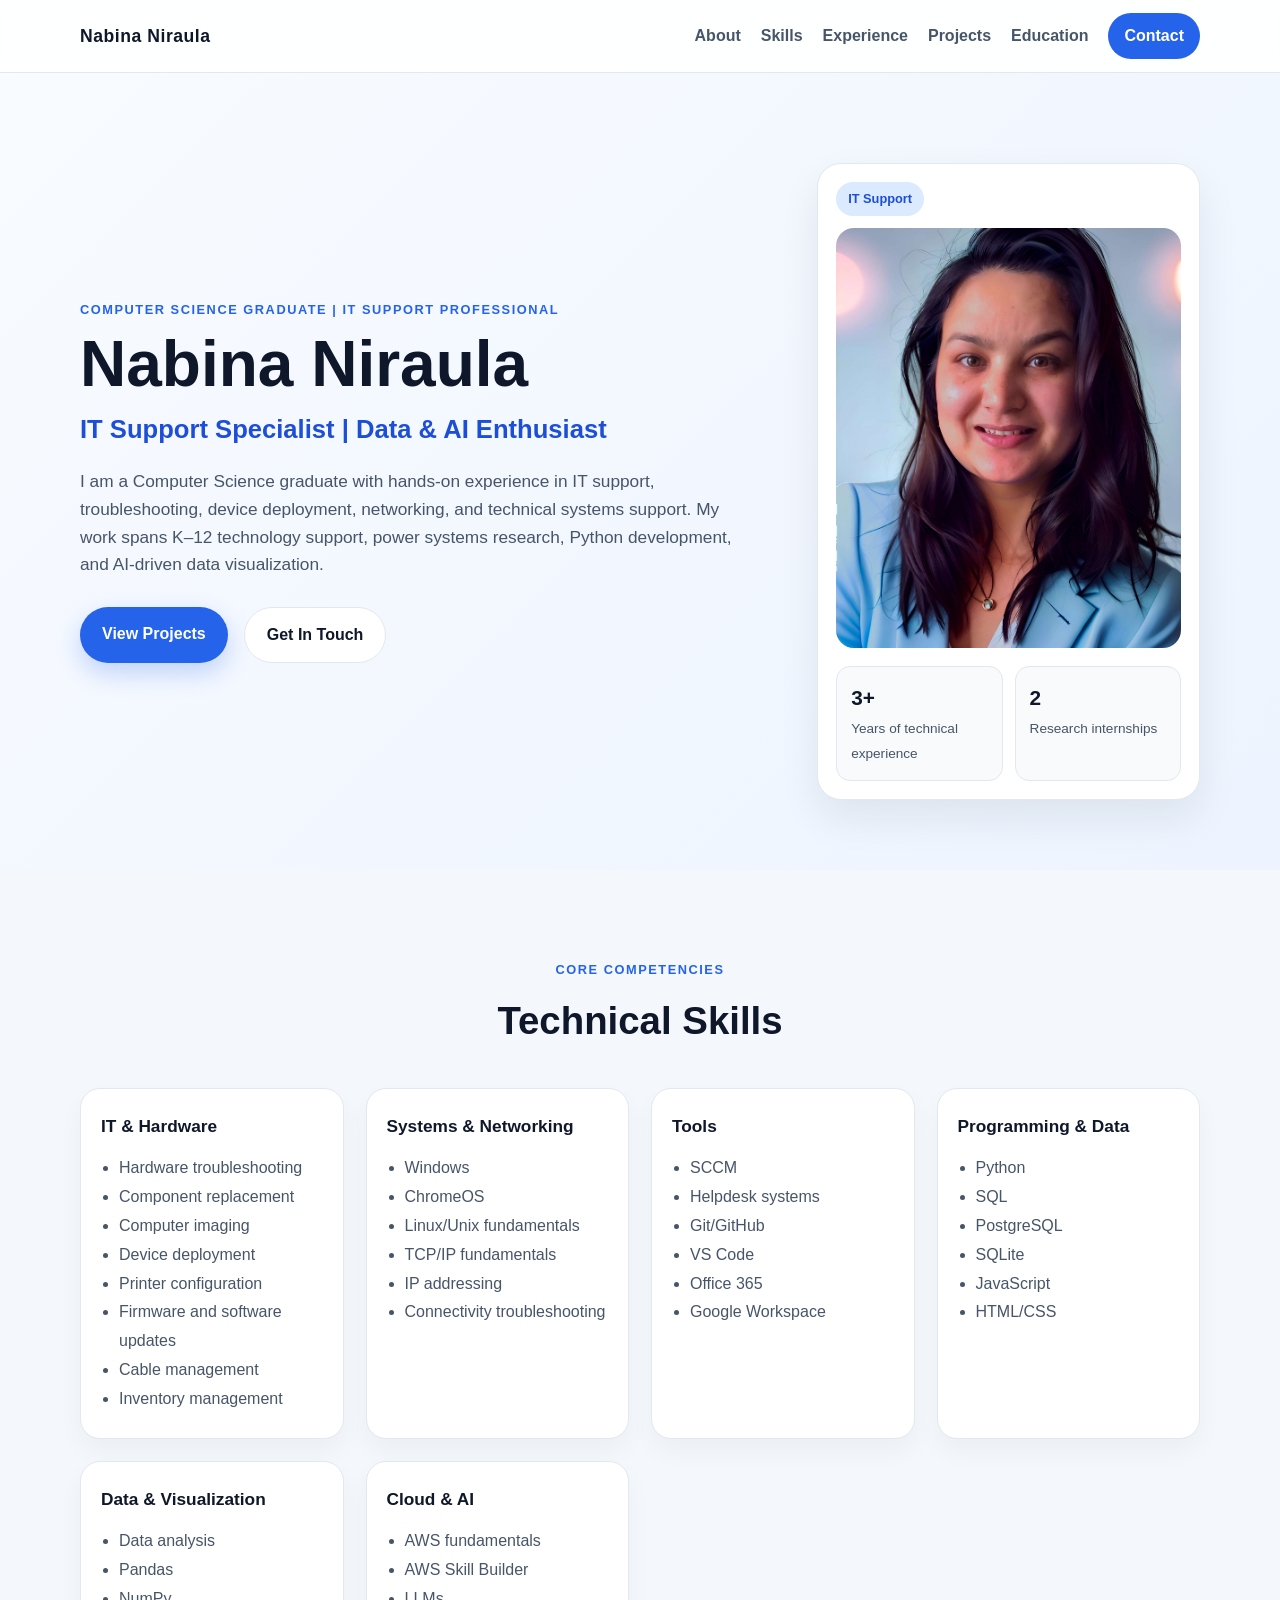
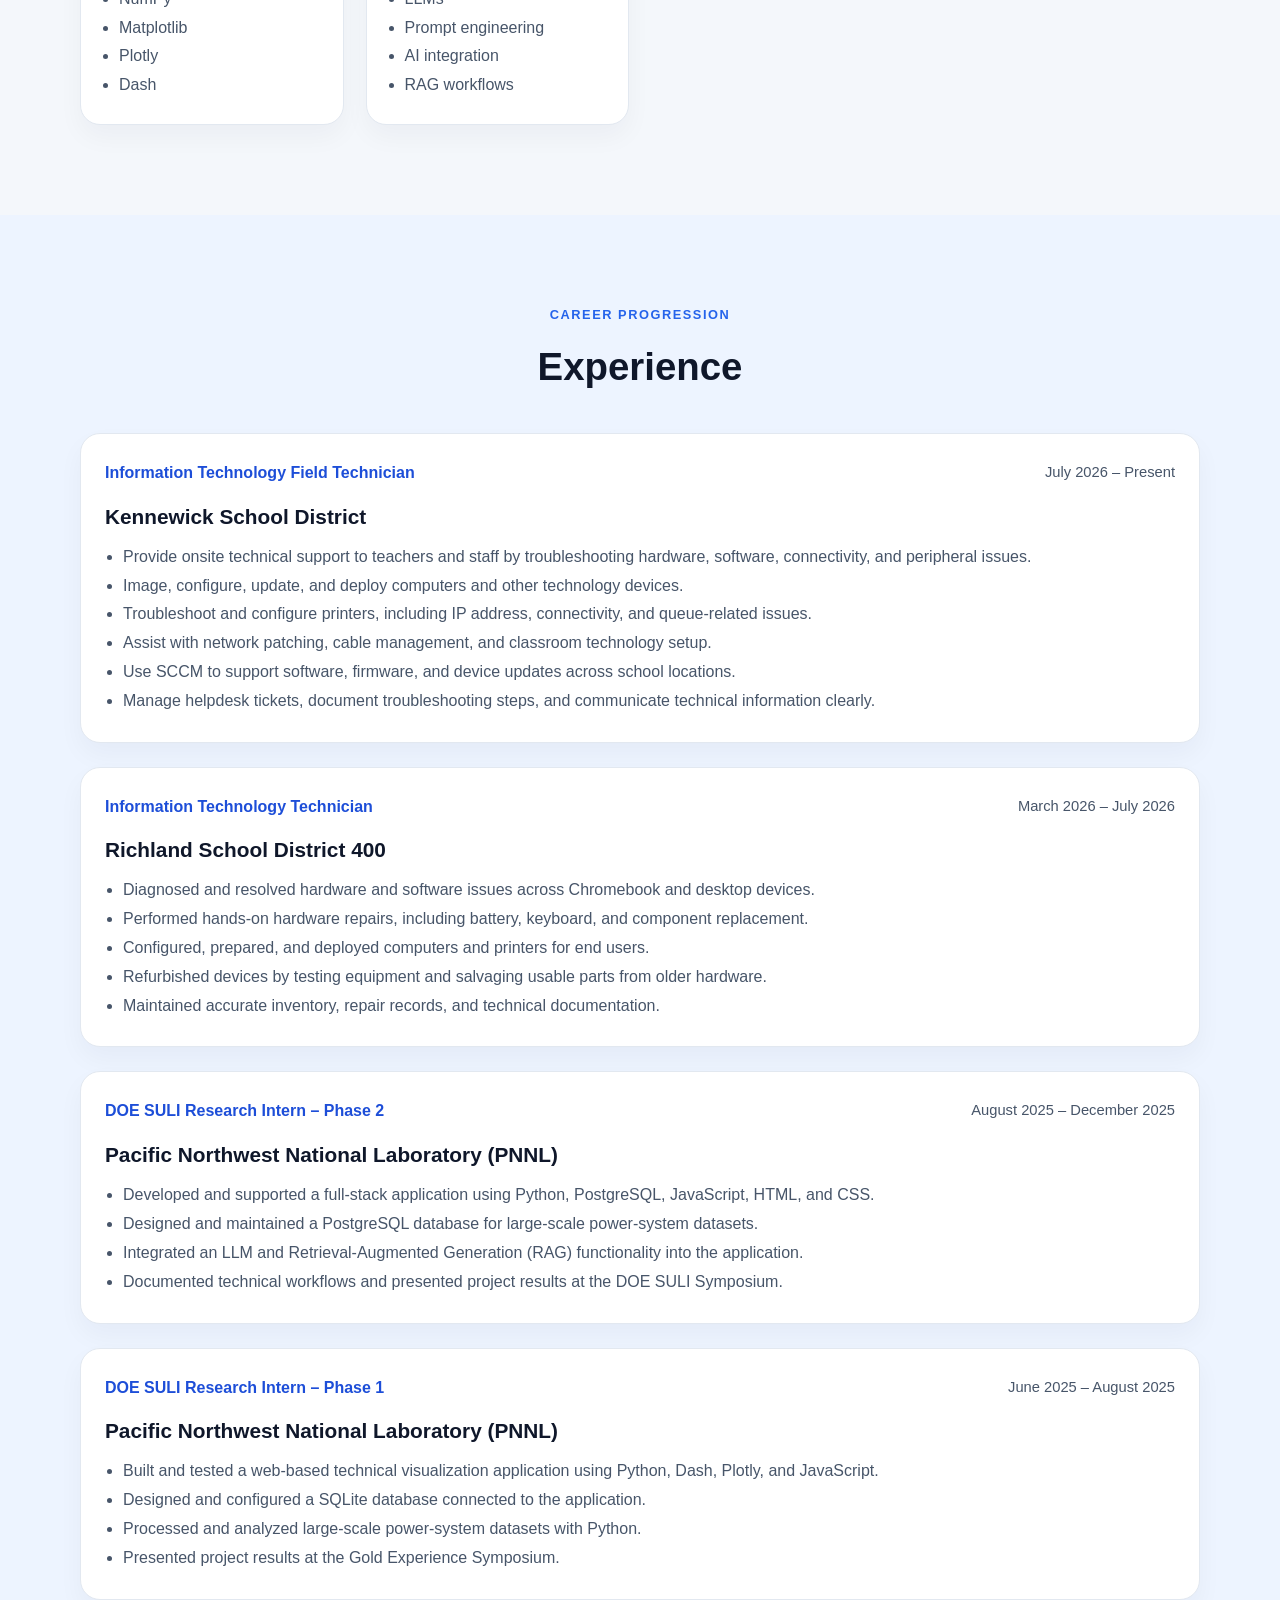
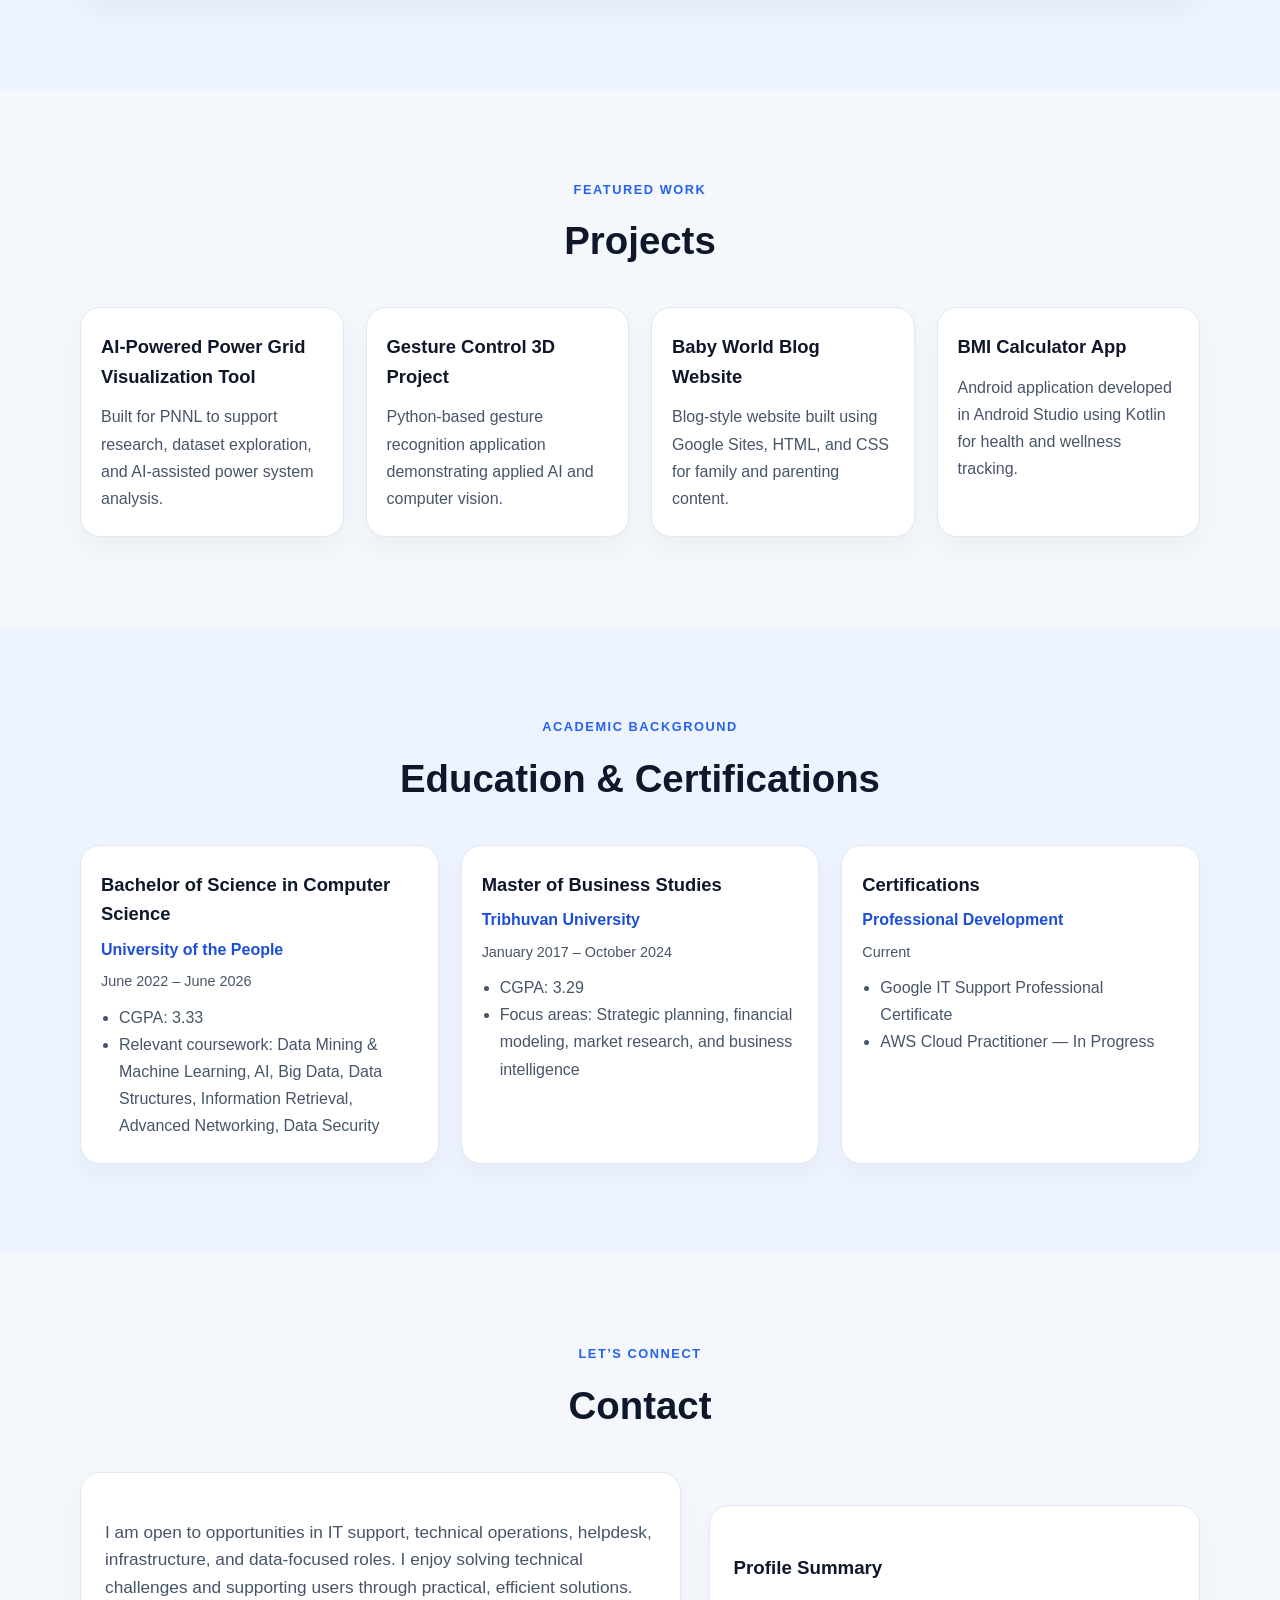
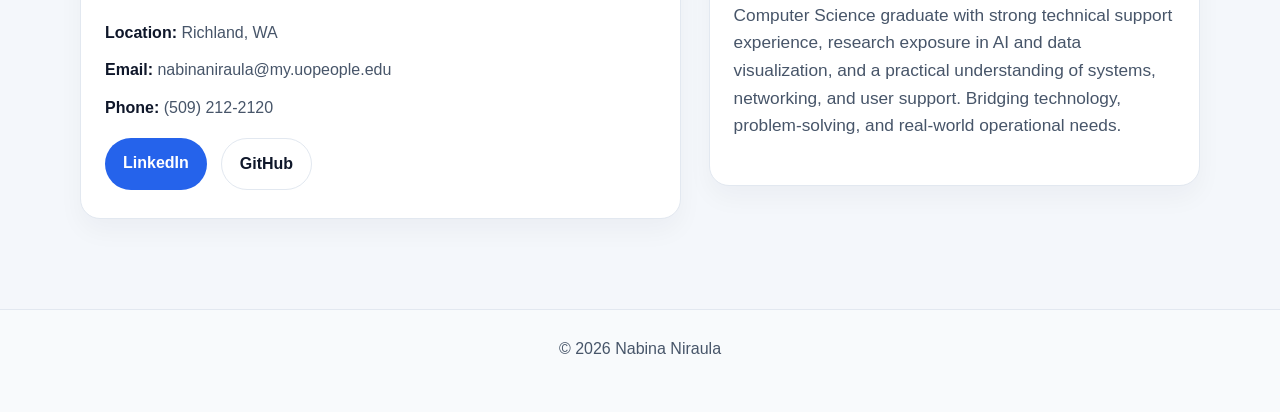
==== index.html @ 15df1e3e "Update portfolio homepage and skills experience" ====
<!DOCTYPE html>
<html lang="en">
<head>
  <meta charset="UTF-8" />
  <meta name="viewport" content="width=device-width, initial-scale=1.0" />
  <title>Nabina Niraula | Portfolio</title>
  <meta name="description" content="Portfolio of Nabina Niraula, IT support specialist and Computer Science graduate focused on technical support, AI, and data analysis." />
  <link rel="stylesheet" href="styles.css" />
</head>
<body>
  <header class="site-header">
    <div class="container nav">
      <div class="brand">Nabina Niraula</div>
      <nav class="nav-links" aria-label="Main navigation">
        <a href="#about">About</a>
        <a href="#skills">Skills</a>
        <a href="#experience">Experience</a>
        <a href="#projects">Projects</a>
        <a href="#education">Education</a>
        <a href="#contact" class="nav-cta">Contact</a>
      </nav>
    </div>
  </header>

  <main>
    <section id="about" class="hero">
      <div class="container hero-inner">
        <div class="hero-content">
          <p class="eyebrow">Computer Science Graduate | IT Support Professional</p>
          <h1>Nabina Niraula</h1>
          <h2>IT Support Specialist | Data &amp; AI Enthusiast</h2>
          <p class="lead">
            I am a Computer Science graduate with hands-on experience in IT support,
            troubleshooting, device deployment, networking, and technical systems support.
            My work spans K–12 technology support, power systems research, Python development,
            and AI-driven data visualization.
          </p>
          <div class="hero-actions">
            <a href="#projects" class="primary-btn">View Projects</a>
            <a href="#contact" class="secondary-btn">Get In Touch</a>
          </div>
        </div>

        <div class="hero-card">
          <div class="profile-badge">IT Support</div>
          <img src="Nabina photo.jpg" alt="Nabina Niraula" />
          <div class="mini-stats">
            <div>
              <strong>3+</strong>
              <span>Years of technical experience</span>
            </div>
            <div>
              <strong>2</strong>
              <span>Research internships</span>
            </div>
          </div>
        </div>
      </div>
    </section>

    <section id="skills" class="section">
      <div class="container">
        <div class="section-heading">
          <p class="eyebrow">Core Competencies</p>
          <h2>Technical Skills</h2>
        </div>

        <div class="skills-grid">
          <div class="skill-card">
            <h3>IT &amp; Hardware</h3>
            <ul>
              <li>Hardware troubleshooting</li>
              <li>Component replacement</li>
              <li>Computer imaging</li>
              <li>Device deployment</li>
              <li>Printer configuration</li>
              <li>Firmware and software updates</li>
              <li>Cable management</li>
              <li>Inventory management</li>
            </ul>
          </div>

          <div class="skill-card">
            <h3>Systems &amp; Networking</h3>
            <ul>
              <li>Windows</li>
              <li>ChromeOS</li>
              <li>Linux/Unix fundamentals</li>
              <li>TCP/IP fundamentals</li>
              <li>IP addressing</li>
              <li>Connectivity troubleshooting</li>
            </ul>
          </div>

          <div class="skill-card">
            <h3>Tools</h3>
            <ul>
              <li>SCCM</li>
              <li>Helpdesk systems</li>
              <li>Git/GitHub</li>
              <li>VS Code</li>
              <li>Office 365</li>
              <li>Google Workspace</li>
            </ul>
          </div>

          <div class="skill-card">
            <h3>Programming &amp; Data</h3>
            <ul>
              <li>Python</li>
              <li>SQL</li>
              <li>PostgreSQL</li>
              <li>SQLite</li>
              <li>JavaScript</li>
              <li>HTML/CSS</li>
            </ul>
          </div>

          <div class="skill-card">
            <h3>Data &amp; Visualization</h3>
            <ul>
              <li>Data analysis</li>
              <li>Pandas</li>
              <li>NumPy</li>
              <li>Matplotlib</li>
              <li>Plotly</li>
              <li>Dash</li>
            </ul>
          </div>

          <div class="skill-card">
            <h3>Cloud &amp; AI</h3>
            <ul>
              <li>AWS fundamentals</li>
              <li>AWS Skill Builder</li>
              <li>LLMs</li>
              <li>Prompt engineering</li>
              <li>AI integration</li>
              <li>RAG workflows</li>
            </ul>
          </div>
        </div>
      </div>
    </section>

    <section id="experience" class="section alt-bg">
      <div class="container">
        <div class="section-heading">
          <p class="eyebrow">Career Progression</p>
          <h2>Experience</h2>
        </div>

        <div class="timeline">
          <article class="job-card">
            <div class="job-meta">
              <span class="job-role">Information Technology Field Technician</span>
              <span class="job-date">July 2026 – Present</span>
            </div>
            <h3>Kennewick School District</h3>
            <ul>
              <li>Provide onsite technical support to teachers and staff by troubleshooting hardware, software, connectivity, and peripheral issues.</li>
              <li>Image, configure, update, and deploy computers and other technology devices.</li>
              <li>Troubleshoot and configure printers, including IP address, connectivity, and queue-related issues.</li>
              <li>Assist with network patching, cable management, and classroom technology setup.</li>
              <li>Use SCCM to support software, firmware, and device updates across school locations.</li>
              <li>Manage helpdesk tickets, document troubleshooting steps, and communicate technical information clearly.</li>
            </ul>
          </article>

          <article class="job-card">
            <div class="job-meta">
              <span class="job-role">Information Technology Technician</span>
              <span class="job-date">March 2026 – July 2026</span>
            </div>
            <h3>Richland School District 400</h3>
            <ul>
              <li>Diagnosed and resolved hardware and software issues across Chromebook and desktop devices.</li>
              <li>Performed hands-on hardware repairs, including battery, keyboard, and component replacement.</li>
              <li>Configured, prepared, and deployed computers and printers for end users.</li>
              <li>Refurbished devices by testing equipment and salvaging usable parts from older hardware.</li>
              <li>Maintained accurate inventory, repair records, and technical documentation.</li>
            </ul>
          </article>

          <article class="job-card">
            <div class="job-meta">
              <span class="job-role">DOE SULI Research Intern – Phase 2</span>
              <span class="job-date">August 2025 – December 2025</span>
            </div>
            <h3>Pacific Northwest National Laboratory (PNNL)</h3>
            <ul>
              <li>Developed and supported a full-stack application using Python, PostgreSQL, JavaScript, HTML, and CSS.</li>
              <li>Designed and maintained a PostgreSQL database for large-scale power-system datasets.</li>
              <li>Integrated an LLM and Retrieval-Augmented Generation (RAG) functionality into the application.</li>
              <li>Documented technical workflows and presented project results at the DOE SULI Symposium.</li>
            </ul>
          </article>

          <article class="job-card">
            <div class="job-meta">
              <span class="job-role">DOE SULI Research Intern – Phase 1</span>
              <span class="job-date">June 2025 – August 2025</span>
            </div>
            <h3>Pacific Northwest National Laboratory (PNNL)</h3>
            <ul>
              <li>Built and tested a web-based technical visualization application using Python, Dash, Plotly, and JavaScript.</li>
              <li>Designed and configured a SQLite database connected to the application.</li>
              <li>Processed and analyzed large-scale power-system datasets with Python.</li>
              <li>Presented project results at the Gold Experience Symposium.</li>
            </ul>
          </article>
        </div>
      </div>
    </section>

    <section id="projects" class="section">
      <div class="container">
        <div class="section-heading">
          <p class="eyebrow">Featured Work</p>
          <h2>Projects</h2>
        </div>

        <div class="projects-grid">
          <div class="project-card">
            <h3>AI-Powered Power Grid Visualization Tool</h3>
            <p>Built for PNNL to support research, dataset exploration, and AI-assisted power system analysis.</p>
          </div>

          <div class="project-card">
            <h3>Gesture Control 3D Project</h3>
            <p>Python-based gesture recognition application demonstrating applied AI and computer vision.</p>
          </div>

          <div class="project-card">
            <h3>Baby World Blog Website</h3>
            <p>Blog-style website built using Google Sites, HTML, and CSS for family and parenting content.</p>
          </div>

          <div class="project-card">
            <h3>BMI Calculator App</h3>
            <p>Android application developed in Android Studio using Kotlin for health and wellness tracking.</p>
          </div>
        </div>
      </div>
    </section>

    <section id="education" class="section alt-bg">
      <div class="container">
        <div class="section-heading">
          <p class="eyebrow">Academic Background</p>
          <h2>Education &amp; Certifications</h2>
        </div>

        <div class="edu-grid">
          <div class="edu-card">
            <h3>Bachelor of Science in Computer Science</h3>
            <div class="school">University of the People</div>
            <div class="date">June 2022 – June 2026</div>
            <ul>
              <li>CGPA: 3.33</li>
              <li>Relevant coursework: Data Mining &amp; Machine Learning, AI, Big Data, Data Structures, Information Retrieval, Advanced Networking, Data Security</li>
            </ul>
          </div>

          <div class="edu-card">
            <h3>Master of Business Studies</h3>
            <div class="school">Tribhuvan University</div>
            <div class="date">January 2017 – October 2024</div>
            <ul>
              <li>CGPA: 3.29</li>
              <li>Focus areas: Strategic planning, financial modeling, market research, and business intelligence</li>
            </ul>
          </div>

          <div class="edu-card">
            <h3>Certifications</h3>
            <div class="school">Professional Development</div>
            <div class="date">Current</div>
            <ul>
              <li>Google IT Support Professional Certificate</li>
              <li>AWS Cloud Practitioner — In Progress</li>
            </ul>
          </div>
        </div>
      </div>
    </section>

    <section id="contact" class="section">
      <div class="container">
        <div class="section-heading">
          <p class="eyebrow">Let’s Connect</p>
          <h2>Contact</h2>
        </div>

        <div class="contact-wrap">
          <div class="contact-card">
            <p class="lead">
              I am open to opportunities in IT support, technical operations, helpdesk, infrastructure, and data-focused roles.
              I enjoy solving technical challenges and supporting users through practical, efficient solutions.
            </p>

            <div class="contact-list">
              <div class="contact-item"><strong>Location:</strong> Richland, WA</div>
              <div class="contact-item"><strong>Email:</strong> nabinaniraula@my.uopeople.edu</div>
              <div class="contact-item"><strong>Phone:</strong> (509) 212-2120</div>
            </div>

            <div class="contact-links">
              <a href="https://www.linkedin.com/in/nabina-niraula/" target="_blank" rel="noopener noreferrer">LinkedIn</a>
              <a href="https://github.com/nabi0301" target="_blank" rel="noopener noreferrer" class="ghost">GitHub</a>
            </div>
          </div>

          <div class="contact-card">
            <h3>Profile Summary</h3>
            <p class="lead">
              Computer Science graduate with strong technical support experience, research exposure in AI and data visualization,
              and a practical understanding of systems, networking, and user support. Bridging technology, problem-solving,
              and real-world operational needs.
            </p>
          </div>
        </div>
      </div>
    </section>
  </main>

  <footer>
    © 2026 Nabina Niraula
  </footer>
</body>
</html>
---- styles.css ----
:root {
  --bg: #f4f7fb;
  --bg-soft: #edf4ff;
  --card: #ffffff;
  --card-soft: #f8fafc;
  --text: #0f172a;
  --muted: #475569;
  --primary: #2563eb;
  --primary-dark: #1d4ed8;
  --accent: #e0ecff;
  --border: #e2e8f0;
  --shadow: 0 18px 40px rgba(15, 23, 42, 0.08);
}

* {
  box-sizing: border-box;
}

html {
  scroll-behavior: smooth;
}

body {
  margin: 0;
  font-family: "Segoe UI", Arial, sans-serif;
  background: var(--bg);
  color: var(--text);
  line-height: 1.6;
}

img {
  max-width: 100%;
  display: block;
}

a {
  text-decoration: none;
}

.container {
  width: min(1120px, calc(100% - 32px));
  margin: 0 auto;
}

.section {
  padding: 90px 0;
}

.alt-bg {
  background: #edf4ff;
}

.eyebrow {
  margin: 0 0 10px;
  font-size: 0.8rem;
  letter-spacing: 0.12em;
  text-transform: uppercase;
  font-weight: 700;
  color: var(--primary);
}

.section-heading {
  text-align: center;
  margin-bottom: 36px;
}

.section-heading h2 {
  margin: 0;
  font-size: clamp(2rem, 3vw, 2.8rem);
  color: var(--text);
}

.site-header {
  position: sticky;
  top: 0;
  z-index: 100;
  background: rgba(255, 255, 255, 0.9);
  backdrop-filter: blur(10px);
  border-bottom: 1px solid var(--border);
}

.nav {
  display: flex;
  justify-content: space-between;
  align-items: center;
  min-height: 72px;
}

.brand {
  font-size: 1.1rem;
  font-weight: 800;
  letter-spacing: 0.03em;
  color: var(--text);
}

.nav-links {
  display: flex;
  gap: 20px;
  align-items: center;
  flex-wrap: wrap;
}

.nav-links a {
  color: var(--muted);
  font-weight: 600;
  transition: color 0.2s ease;
}

.nav-links a:hover {
  color: var(--primary);
}

.nav-cta {
  background: var(--primary);
  color: #fff !important;
  padding: 10px 16px;
  border-radius: 999px;
}

.nav-cta:hover {
  background: var(--primary-dark) !important;
}

.hero {
  padding: 90px 0 70px;
  background: linear-gradient(135deg, #f8fbff 0%, #edf4ff 100%);
}

.hero-inner {
  display: grid;
  grid-template-columns: 1.35fr 0.75fr;
  gap: 48px;
  align-items: center;
}

.hero-content h1 {
  margin: 0;
  font-size: clamp(2.7rem, 5vw, 4.6rem);
  line-height: 1.04;
  color: var(--text);
}

.hero-content h2 {
  margin: 12px 0 18px;
  font-size: clamp(1.2rem, 2vw, 1.8rem);
  color: var(--primary-dark);
  font-weight: 600;
}

.lead {
  font-size: 1.08rem;
  color: var(--muted);
  max-width: 680px;
}

.hero-actions {
  display: flex;
  gap: 16px;
  flex-wrap: wrap;
  margin-top: 28px;
}

.primary-btn,
.secondary-btn {
  display: inline-block;
  padding: 14px 22px;
  border-radius: 999px;
  font-weight: 700;
  transition: 0.2s ease;
}

.primary-btn {
  background: var(--primary);
  color: #fff;
  box-shadow: 0 10px 24px rgba(37, 99, 235, 0.25);
}

.primary-btn:hover {
  background: var(--primary-dark);
}

.secondary-btn {
  background: #fff;
  color: var(--text);
  border: 1px solid var(--border);
}

.secondary-btn:hover {
  background: #f8fafc;
}

.hero-card {
  background: var(--card);
  border: 1px solid var(--border);
  border-radius: 24px;
  padding: 18px;
  box-shadow: var(--shadow);
}

.profile-badge {
  display: inline-block;
  background: #dbeafe;
  color: var(--primary-dark);
  font-weight: 700;
  padding: 7px 12px;
  border-radius: 999px;
  margin-bottom: 12px;
  font-size: 0.8rem;
}

.hero-card img {
  width: 100%;
  height: 420px;
  object-fit: cover;
  border-radius: 18px;
}

.mini-stats {
  display: grid;
  grid-template-columns: repeat(2, minmax(0, 1fr));
  gap: 12px;
  margin-top: 18px;
}

.mini-stats div {
  background: #f8fafc;
  border: 1px solid var(--border);
  border-radius: 14px;
  padding: 14px;
}

.mini-stats strong {
  display: block;
  font-size: 1.3rem;
  color: var(--text);
}

.mini-stats span {
  color: var(--muted);
  font-size: 0.85rem;
}

.skills-grid {
  display: grid;
  grid-template-columns: repeat(auto-fit, minmax(220px, 1fr));
  gap: 22px;
}

.skill-card {
  background: var(--card);
  border: 1px solid var(--border);
  border-radius: 20px;
  padding: 24px 20px;
  box-shadow: 0 12px 26px rgba(15, 23, 42, 0.04);
}

.skill-card h3 {
  margin-top: 0;
  margin-bottom: 14px;
  font-size: 1.08rem;
  color: var(--text);
}

.skill-card ul {
  margin: 0;
  padding-left: 18px;
  color: var(--muted);
  line-height: 1.8;
}

.timeline {
  display: grid;
  gap: 24px;
}

.job-card {
  background: var(--card);
  border: 1px solid var(--border);
  border-radius: 20px;
  padding: 26px 24px;
  box-shadow: 0 12px 26px rgba(15, 23, 42, 0.04);
}

.job-meta {
  display: flex;
  justify-content: space-between;
  gap: 16px;
  align-items: center;
  flex-wrap: wrap;
}

.job-role {
  font-weight: 700;
  color: var(--primary-dark);
}

.job-date {
  color: var(--muted);
  font-size: 0.92rem;
}

.job-card h3 {
  margin: 14px 0 10px;
  font-size: 1.3rem;
  color: var(--text);
}

.job-card ul {
  margin: 0;
  padding-left: 18px;
  color: var(--muted);
  line-height: 1.8;
}

.projects-grid {
  display: grid;
  grid-template-columns: repeat(auto-fit, minmax(240px, 1fr));
  gap: 22px;
}

.project-card {
  background: var(--card);
  border: 1px solid var(--border);
  border-radius: 20px;
  padding: 24px 20px;
  box-shadow: 0 12px 26px rgba(15, 23, 42, 0.04);
}

.project-card h3 {
  margin-top: 0;
  margin-bottom: 12px;
  font-size: 1.15rem;
}

.project-card p {
  margin: 0;
  color: var(--muted);
  line-height: 1.7;
}

.edu-grid {
  display: grid;
  grid-template-columns: repeat(auto-fit, minmax(260px, 1fr));
  gap: 22px;
}

.edu-card {
  background: var(--card);
  border: 1px solid var(--border);
  border-radius: 20px;
  padding: 24px 20px;
  box-shadow: 0 12px 26px rgba(15, 23, 42, 0.04);
}

.edu-card h3 {
  margin: 0 0 8px;
  font-size: 1.15rem;
  color: var(--text);
}

.edu-card .school {
  font-weight: 700;
  color: var(--primary-dark);
  margin-bottom: 8px;
}

.edu-card .date {
  color: var(--muted);
  font-size: 0.9rem;
  margin-bottom: 10px;
}

.edu-card ul {
  margin: 0;
  padding-left: 18px;
  color: var(--muted);
  line-height: 1.7;
}

.contact-wrap {
  display: grid;
  grid-template-columns: 1.1fr 0.9fr;
  gap: 28px;
  align-items: center;
}

.contact-card {
  background: var(--card);
  border: 1px solid var(--border);
  border-radius: 20px;
  padding: 28px 24px;
  box-shadow: 0 12px 26px rgba(15, 23, 42, 0.04);
}

.contact-list {
  display: grid;
  gap: 12px;
  margin-top: 18px;
}

.contact-item {
  color: var(--muted);
  font-size: 1rem;
}

.contact-item strong {
  color: var(--text);
}

.contact-links {
  display: flex;
  gap: 14px;
  flex-wrap: wrap;
  margin-top: 18px;
}

.contact-links a {
  display: inline-block;
  background: var(--primary);
  color: #fff;
  padding: 12px 18px;
  border-radius: 999px;
  font-weight: 700;
}

.contact-links .ghost {
  background: #fff;
  color: var(--text);
  border: 1px solid var(--border);
}

footer {
  padding: 26px 0 50px;
  text-align: center;
  color: var(--muted);
  background: #f8fafc;
  border-top: 1px solid var(--border);
}

@media (max-width: 900px) {
  .hero-inner,
  .contact-wrap {
    grid-template-columns: 1fr;
  }
}

@media (max-width: 768px) {
  .section {
    padding: 70px 0;
  }

  .nav {
    flex-direction: column;
    justify-content: center;
    padding: 12px 0;
  }

  .nav-links {
    justify-content: center;
  }

  .job-meta {
    flex-direction: column;
    align-items: flex-start;
  }

  .hero-card img {
    height: 360px;
  }
}
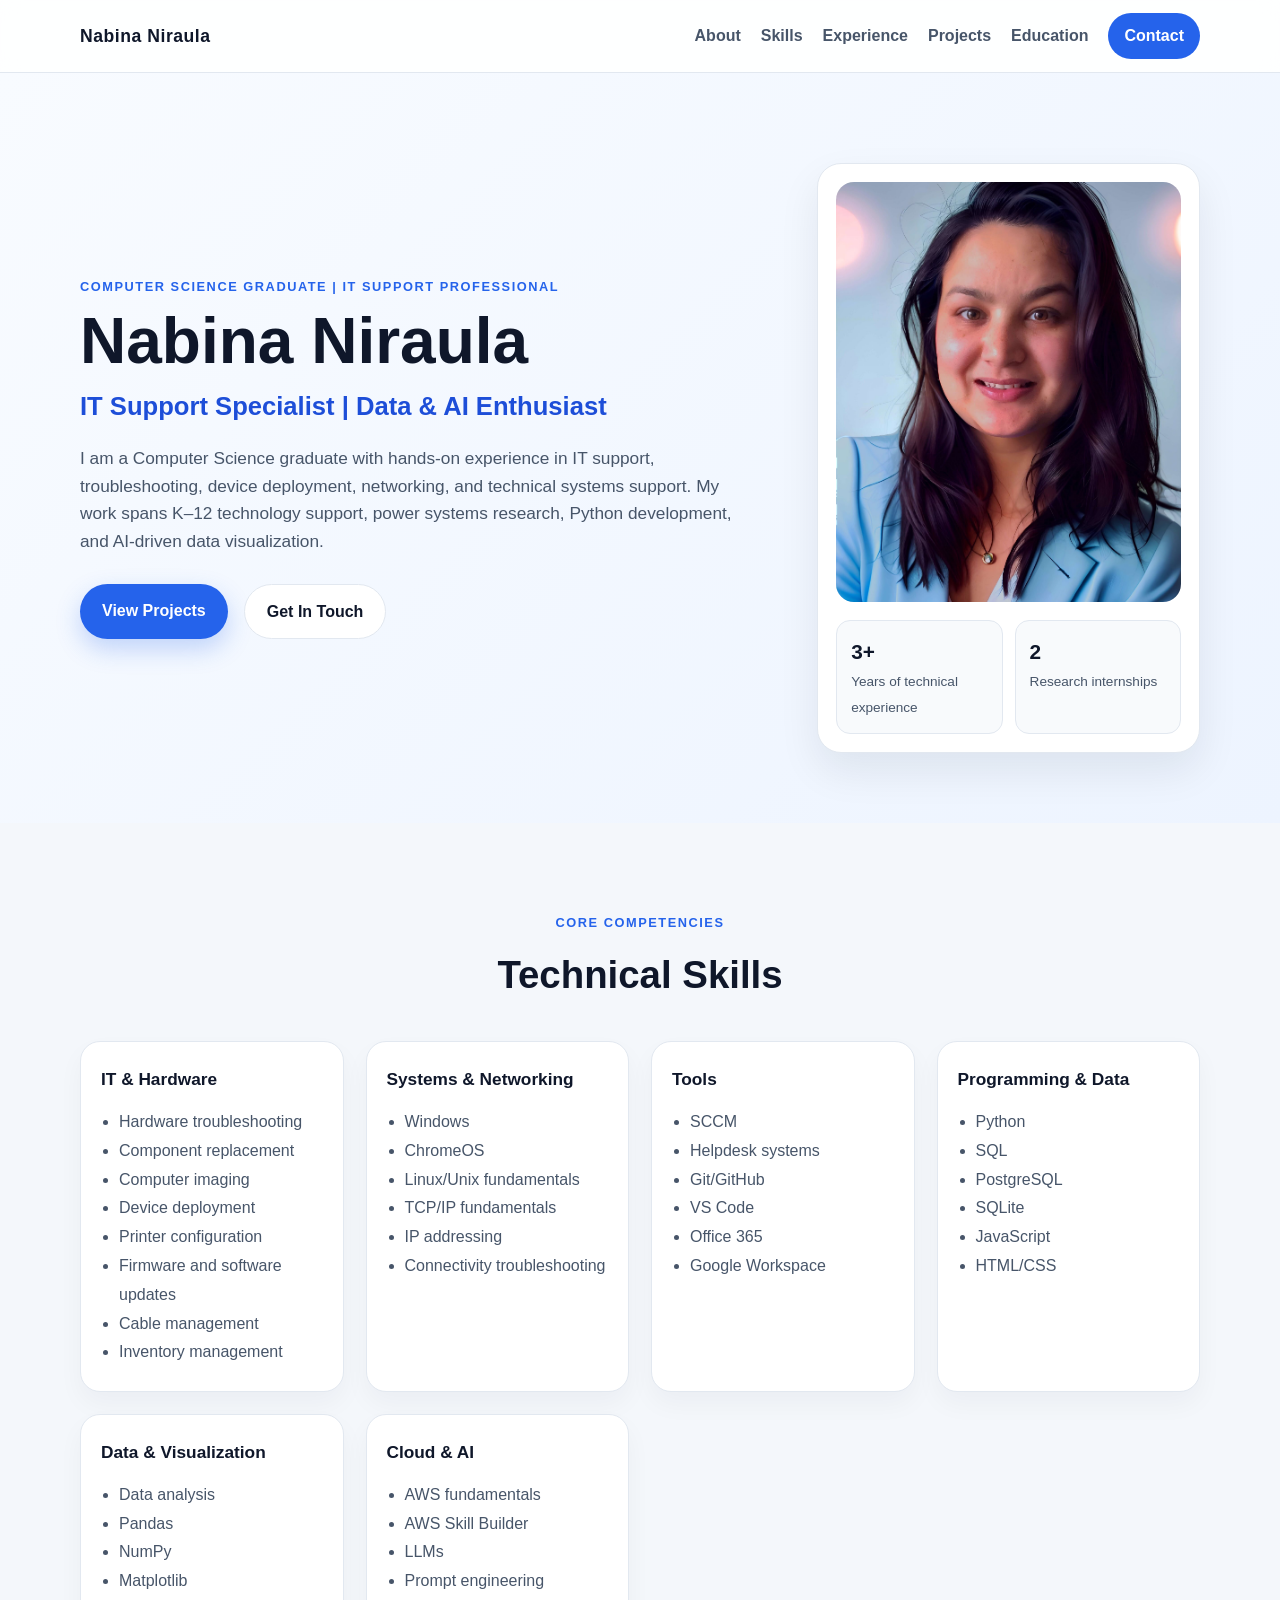
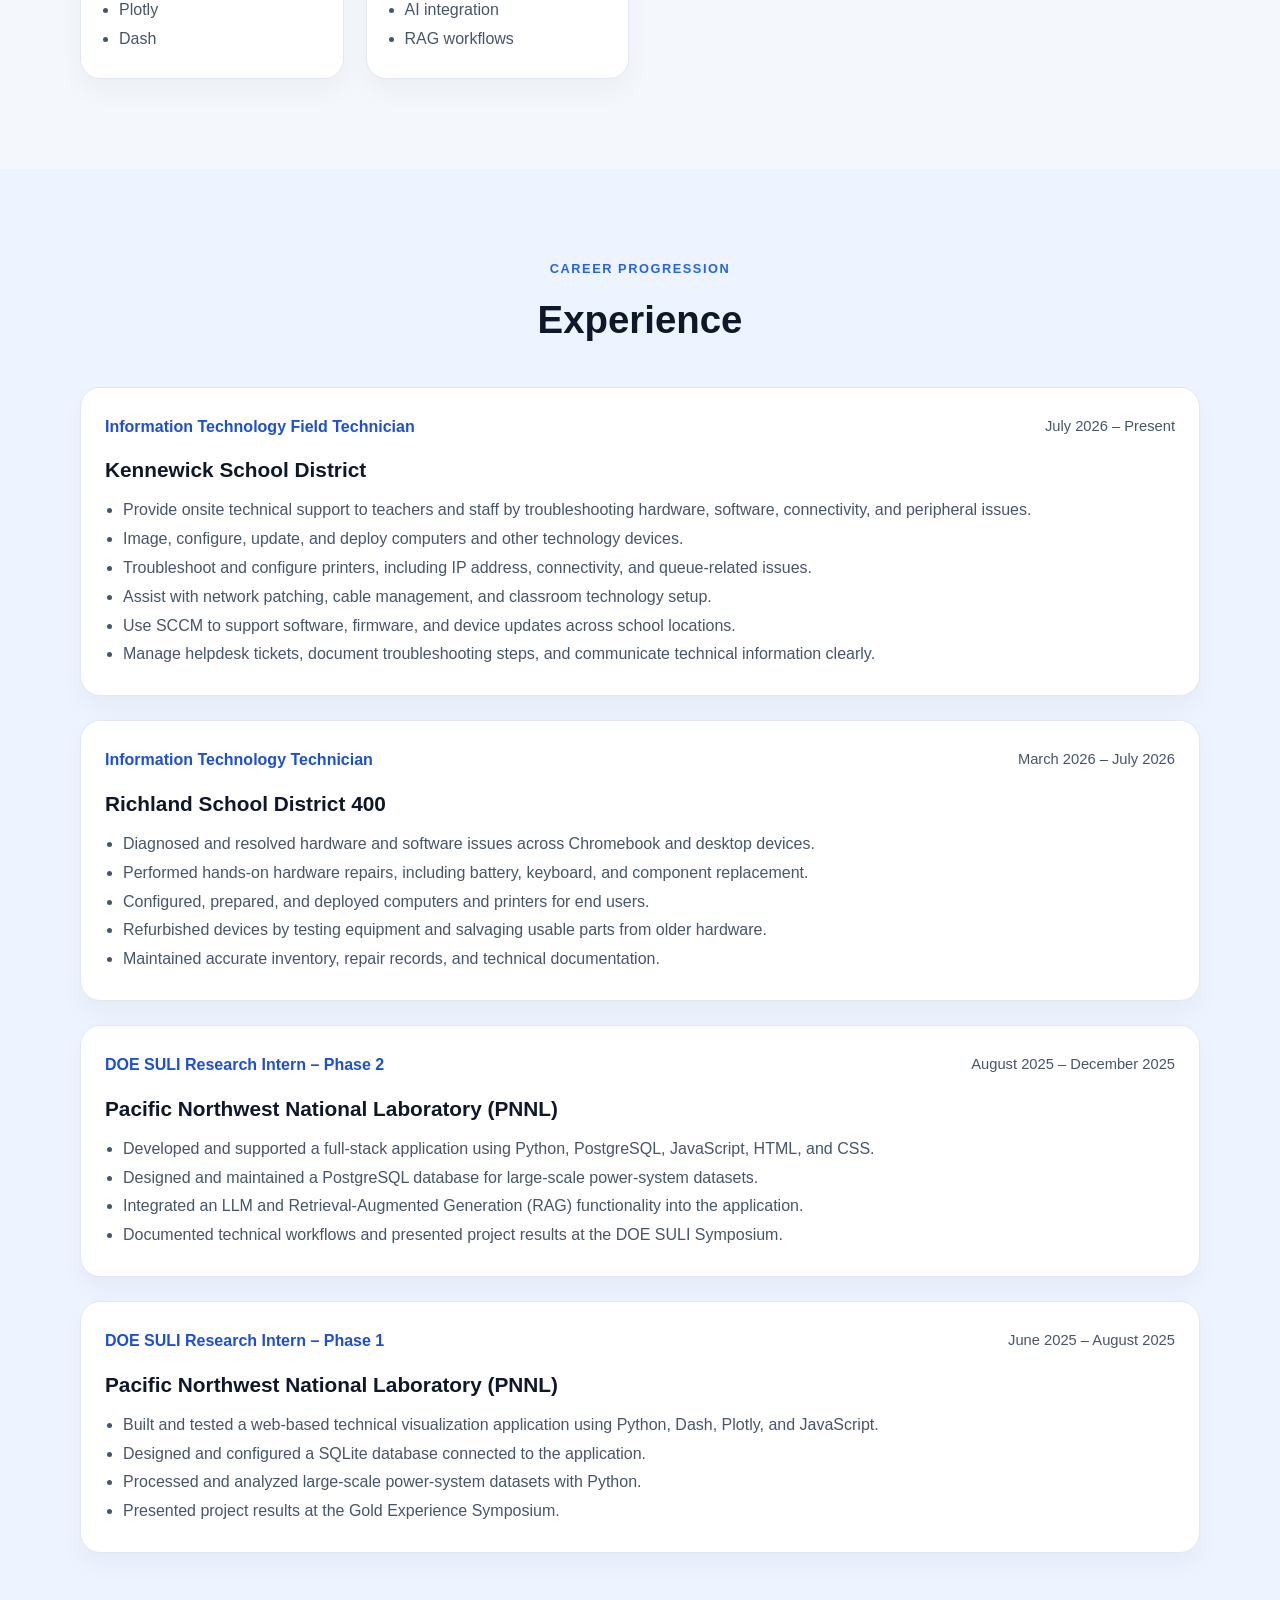
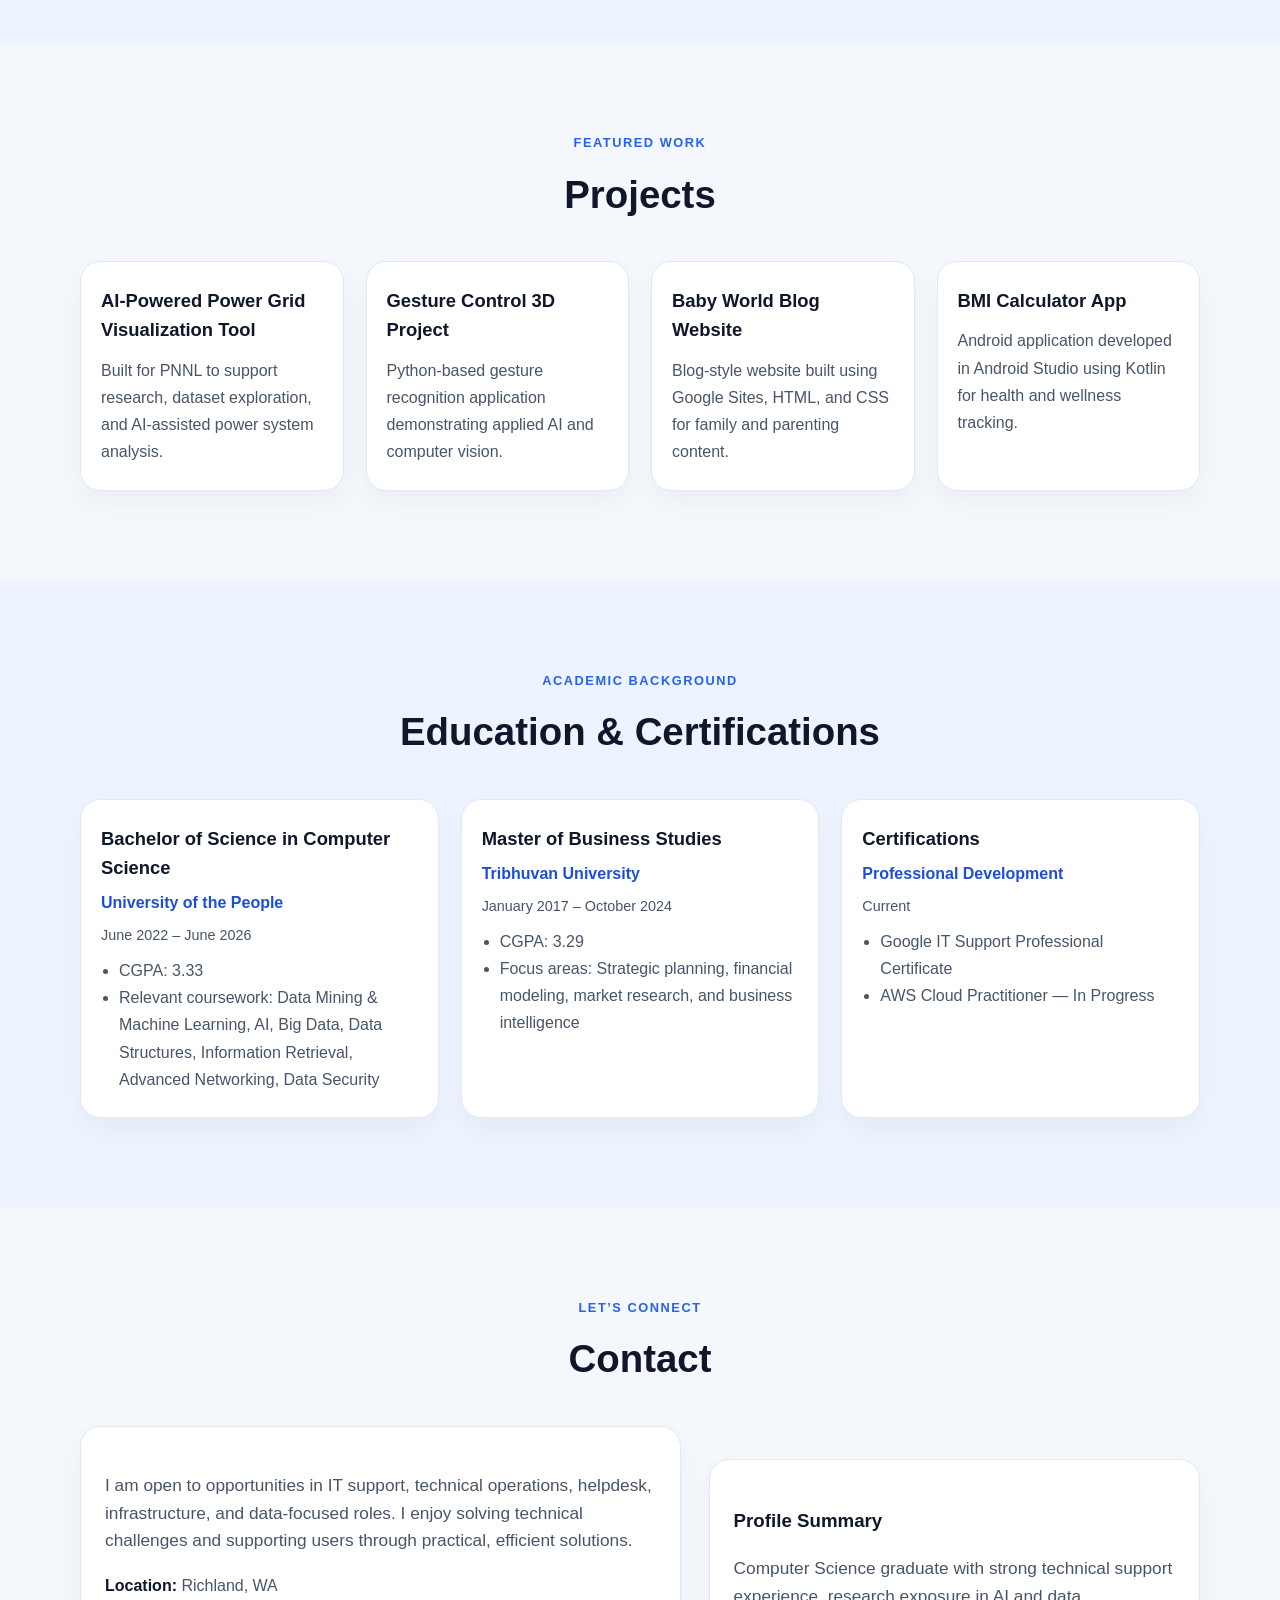
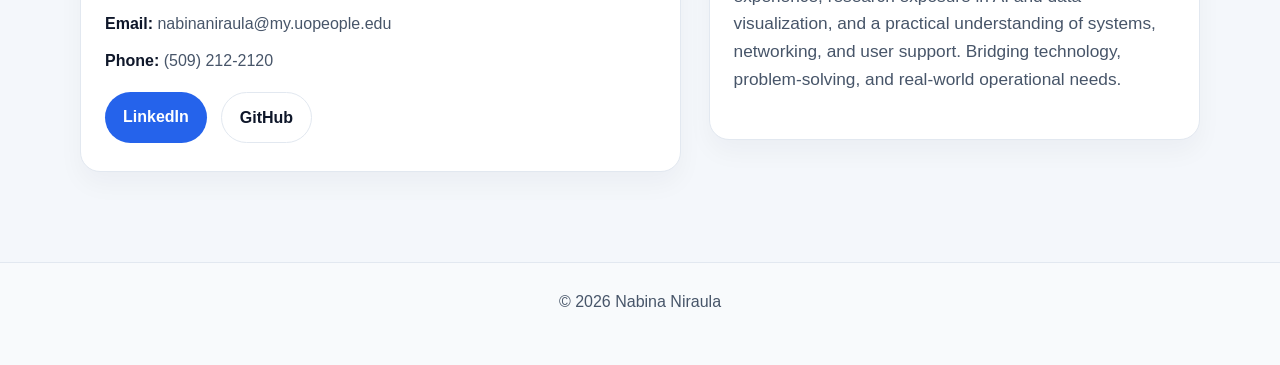
==== commit 2a74501f: "Remove profile badge from hero" ====
--- a/index.html
+++ b/index.html
@@ -42,8 +42,7 @@
         </div>
 
         <div class="hero-card">
-          <div class="profile-badge">IT Support</div>
-          <img src="Nabina photo.jpg" alt="Nabina Niraula" />
+          <img src="Nabina%20photo.jpg" alt="Nabina Niraula" />
           <div class="mini-stats">
             <div>
               <strong>3+</strong>
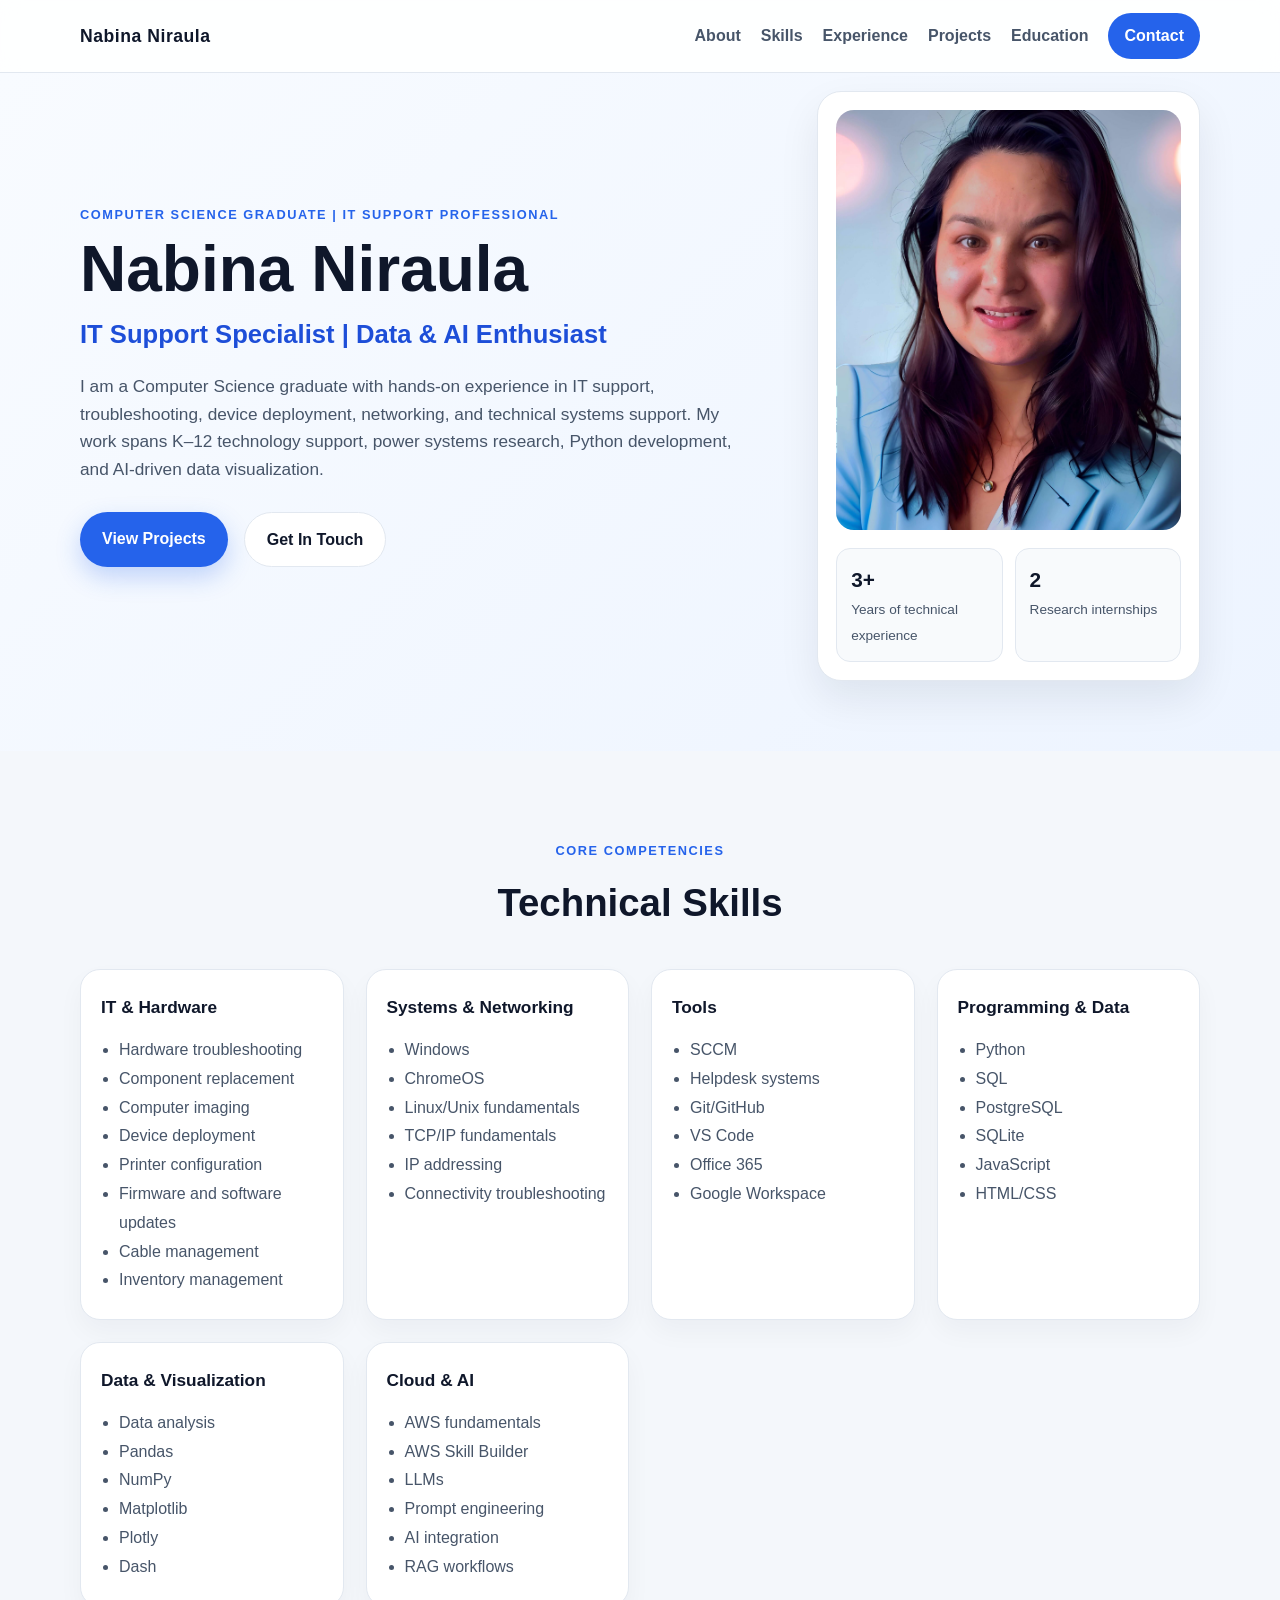
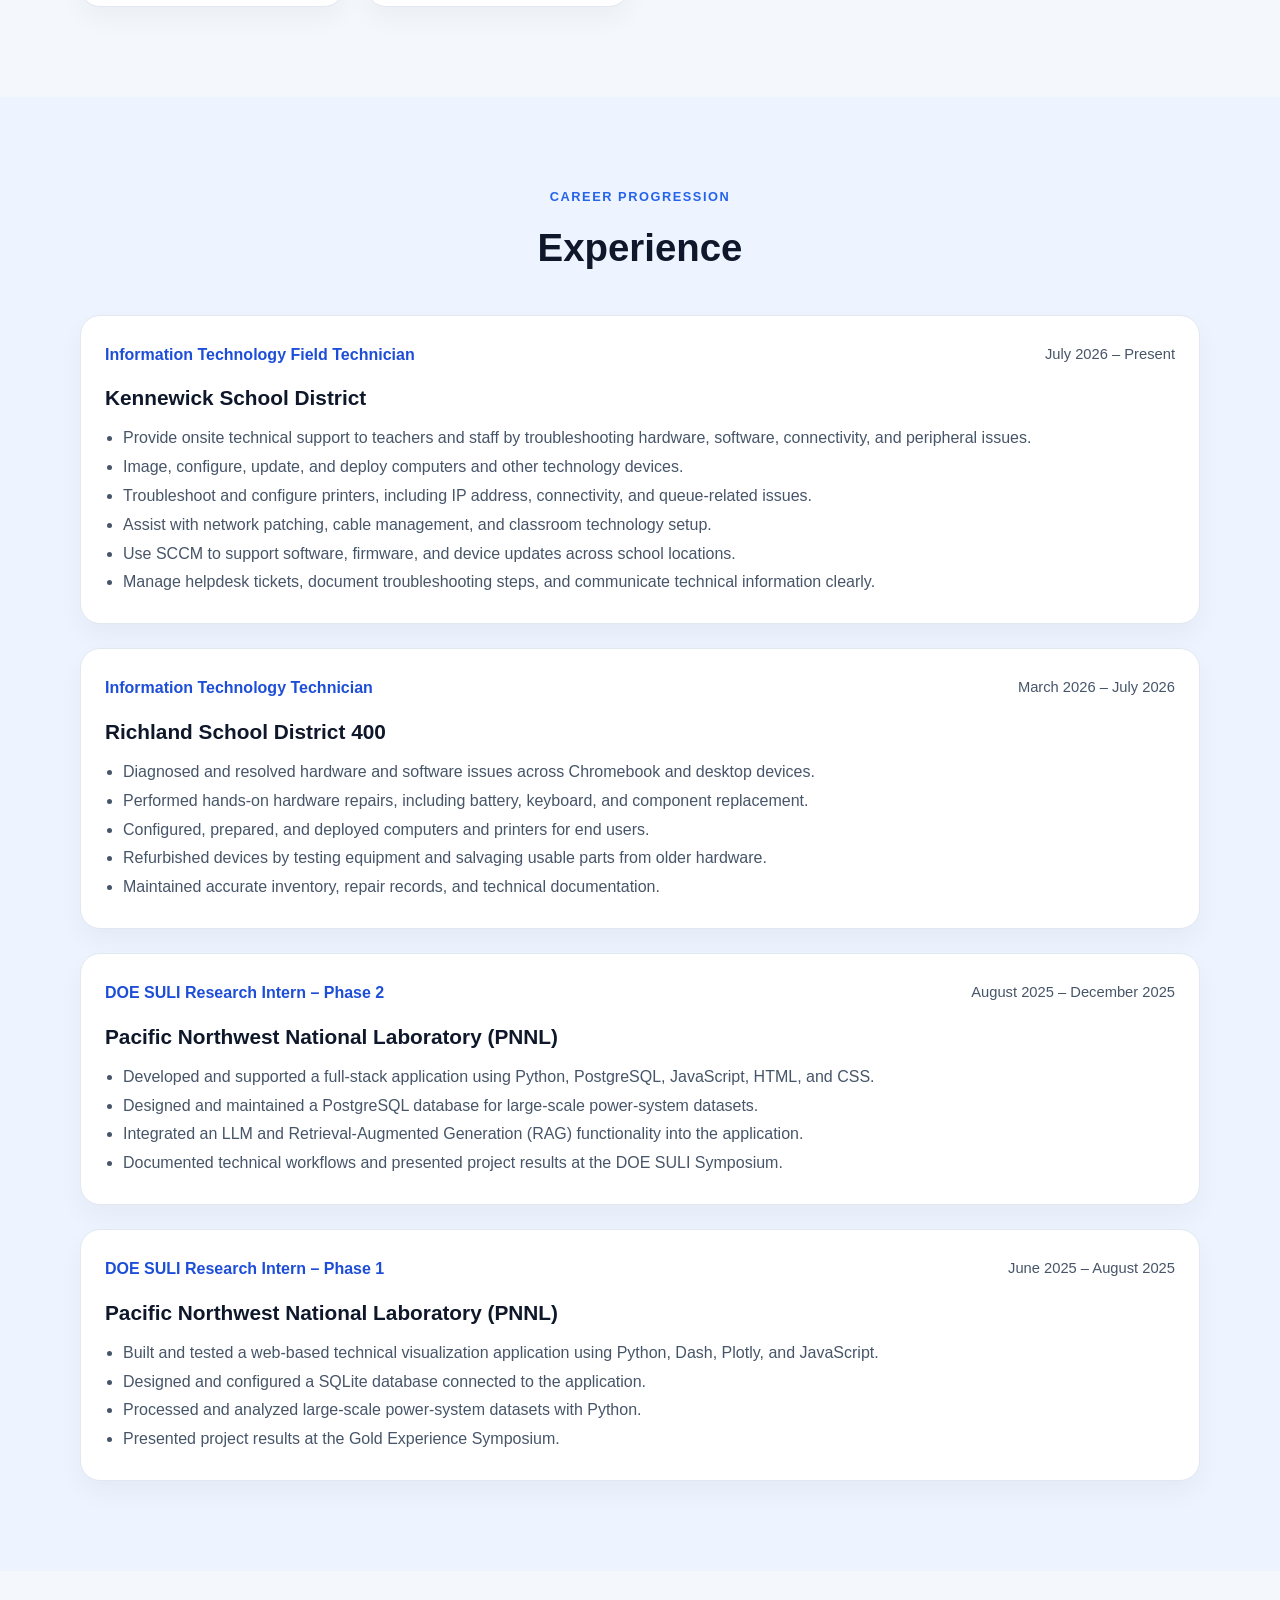
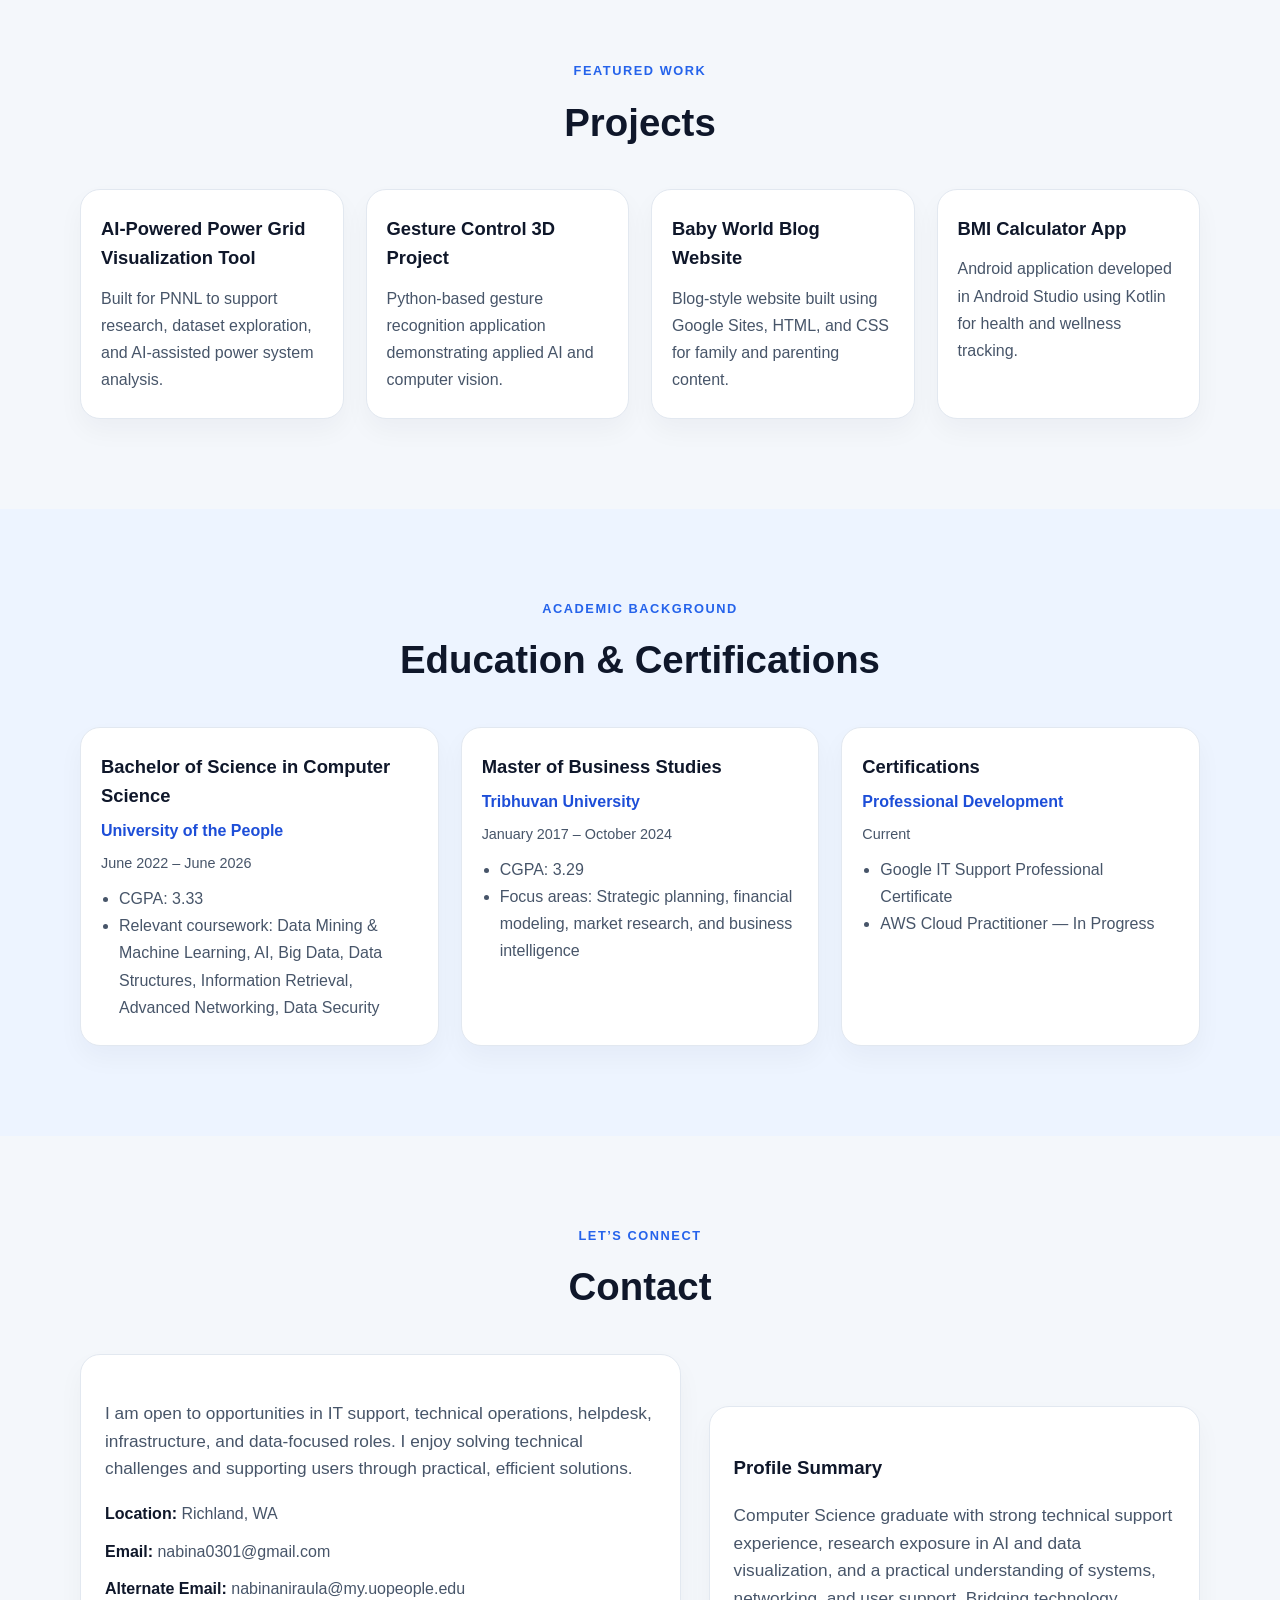
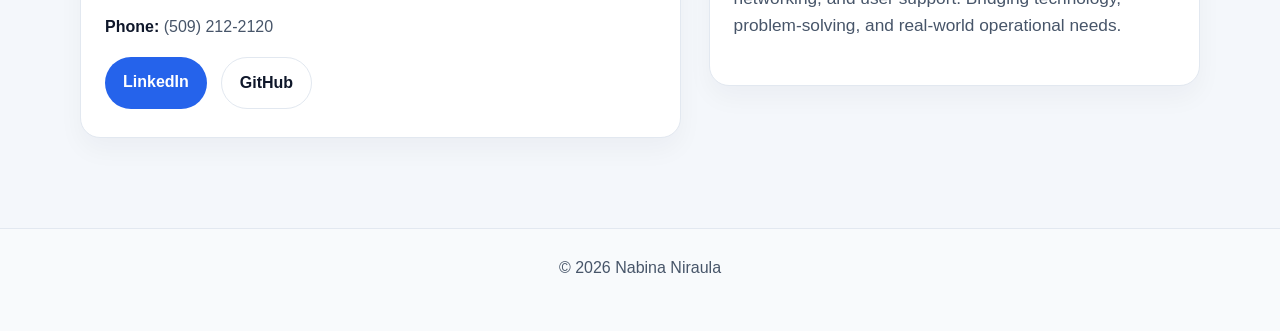
==== commit f93a8bbc: "Add personal email and tighten hero spacing" ====
--- a/index.html
+++ b/index.html
@@ -42,7 +42,7 @@
         </div>
 
         <div class="hero-card">
-          <img src="Nabina%20photo.jpg" alt="Nabina Niraula" />
+          <img src="profile.jpg" alt="Nabina Niraula" />
           <div class="mini-stats">
             <div>
               <strong>3+</strong>
@@ -300,7 +300,8 @@
 
             <div class="contact-list">
               <div class="contact-item"><strong>Location:</strong> Richland, WA</div>
-              <div class="contact-item"><strong>Email:</strong> nabinaniraula@my.uopeople.edu</div>
+              <div class="contact-item"><strong>Email:</strong> nabina0301@gmail.com</div>
+              <div class="contact-item"><strong>Alternate Email:</strong> nabinaniraula@my.uopeople.edu</div>
               <div class="contact-item"><strong>Phone:</strong> (509) 212-2120</div>
             </div>
 
--- a/styles.css
+++ b/styles.css
@@ -122,7 +122,7 @@
 }
 
 .hero {
-  padding: 90px 0 70px;
+  padding: 18px 0 70px;
   background: linear-gradient(135deg, #f8fbff 0%, #edf4ff 100%);
 }
 
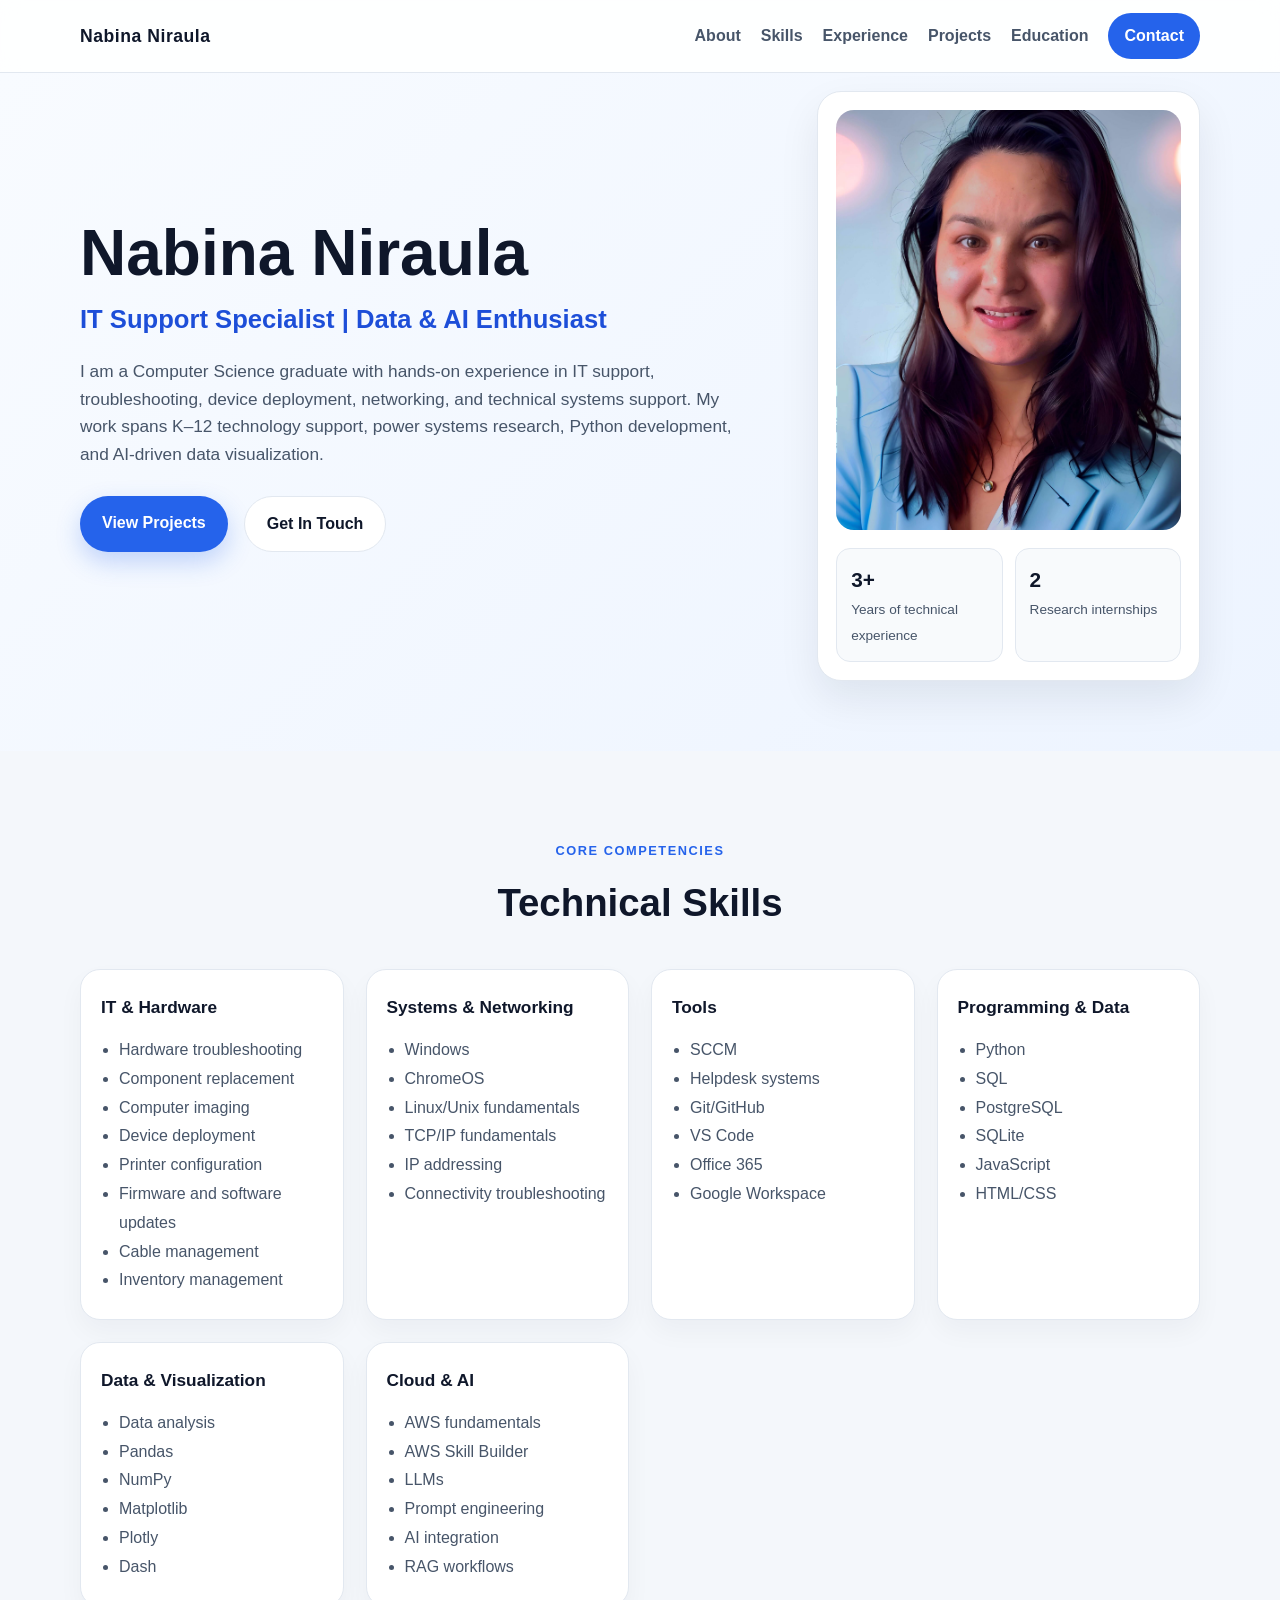
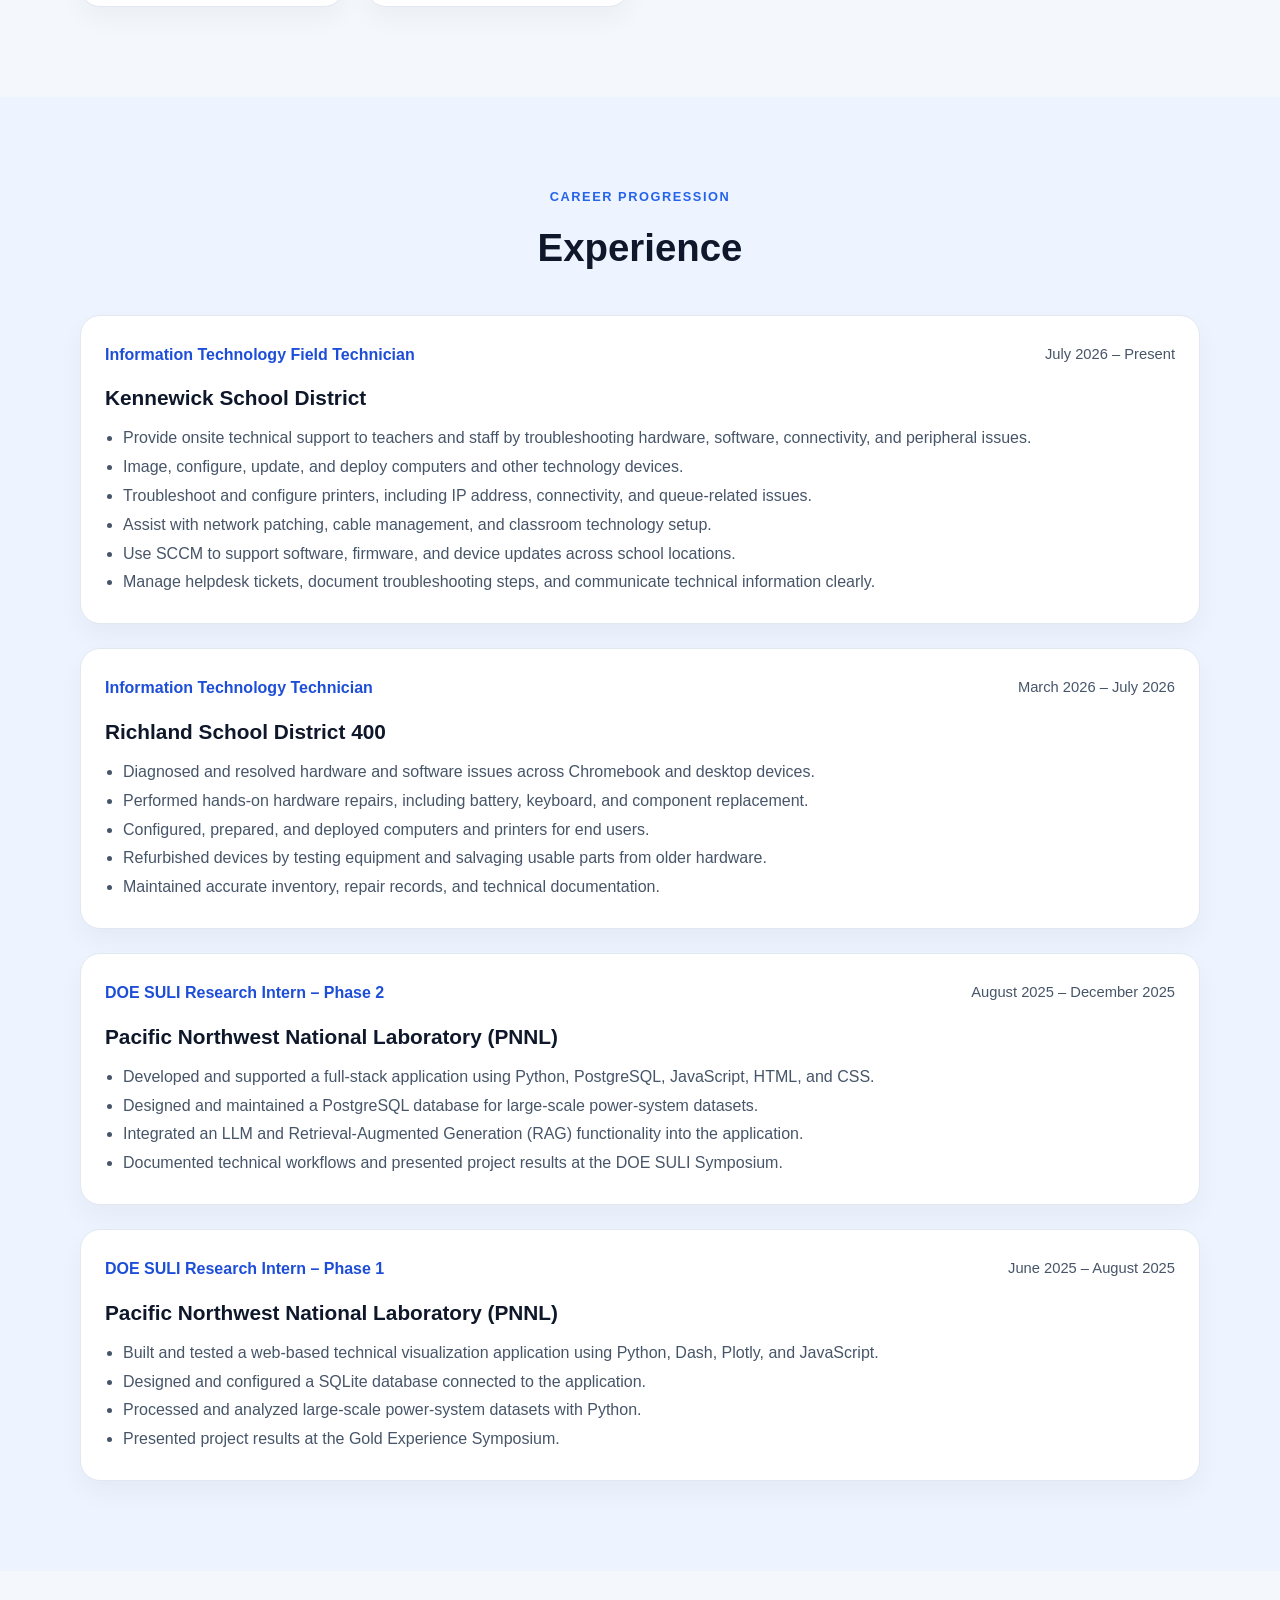
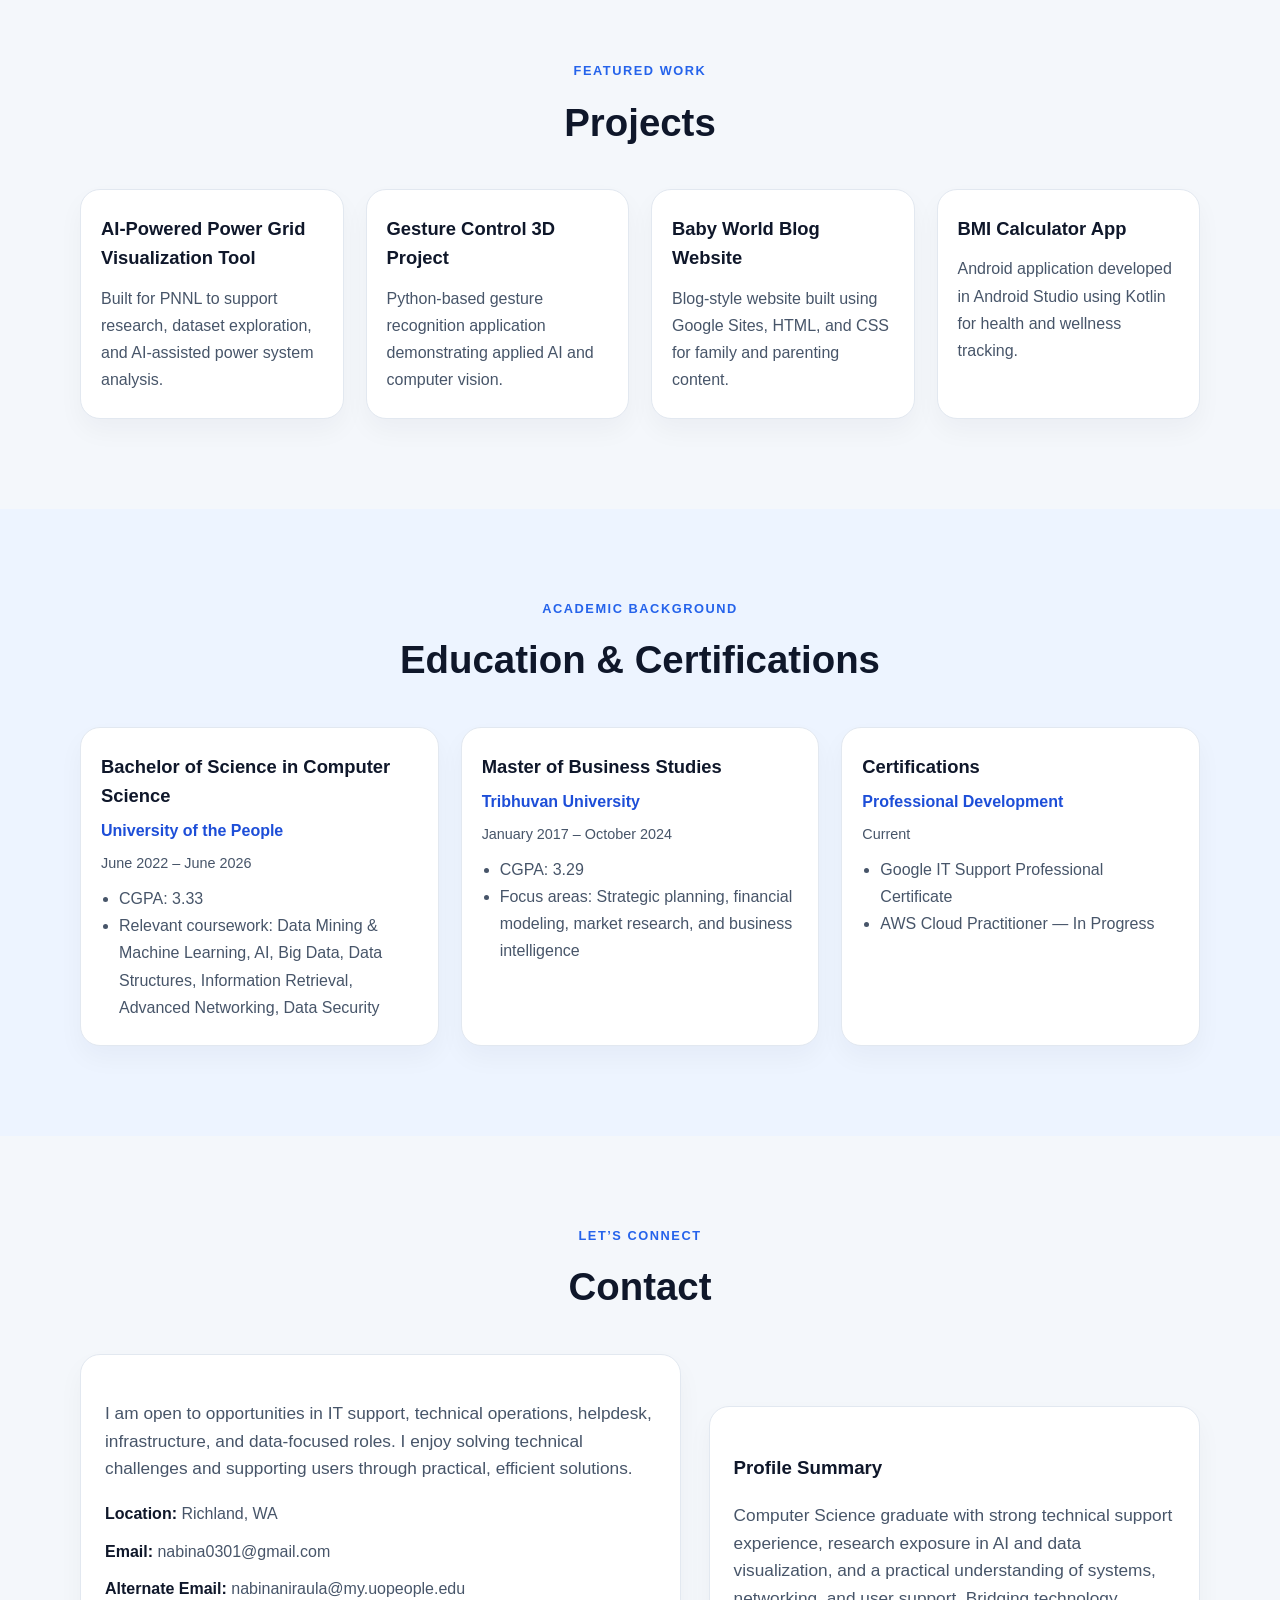
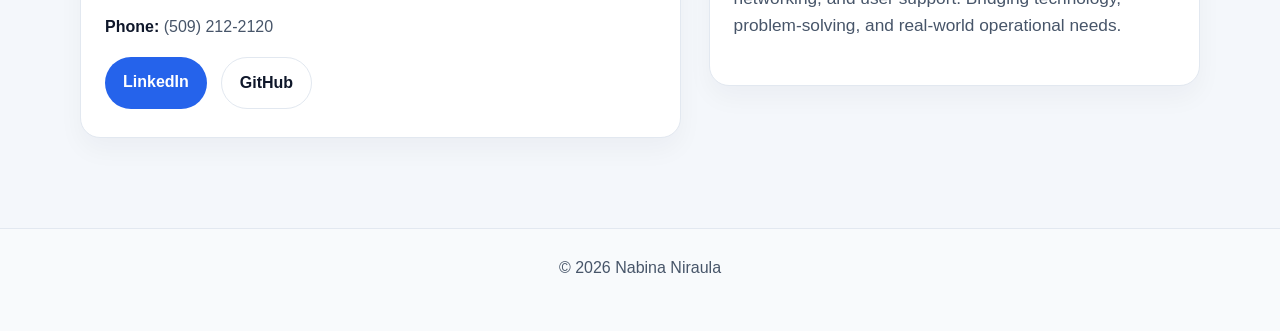
==== commit 9206e9e5: "Remove hero eyebrow text" ====
--- a/index.html
+++ b/index.html
@@ -26,7 +26,6 @@
     <section id="about" class="hero">
       <div class="container hero-inner">
         <div class="hero-content">
-          <p class="eyebrow">Computer Science Graduate | IT Support Professional</p>
           <h1>Nabina Niraula</h1>
           <h2>IT Support Specialist | Data &amp; AI Enthusiast</h2>
           <p class="lead">
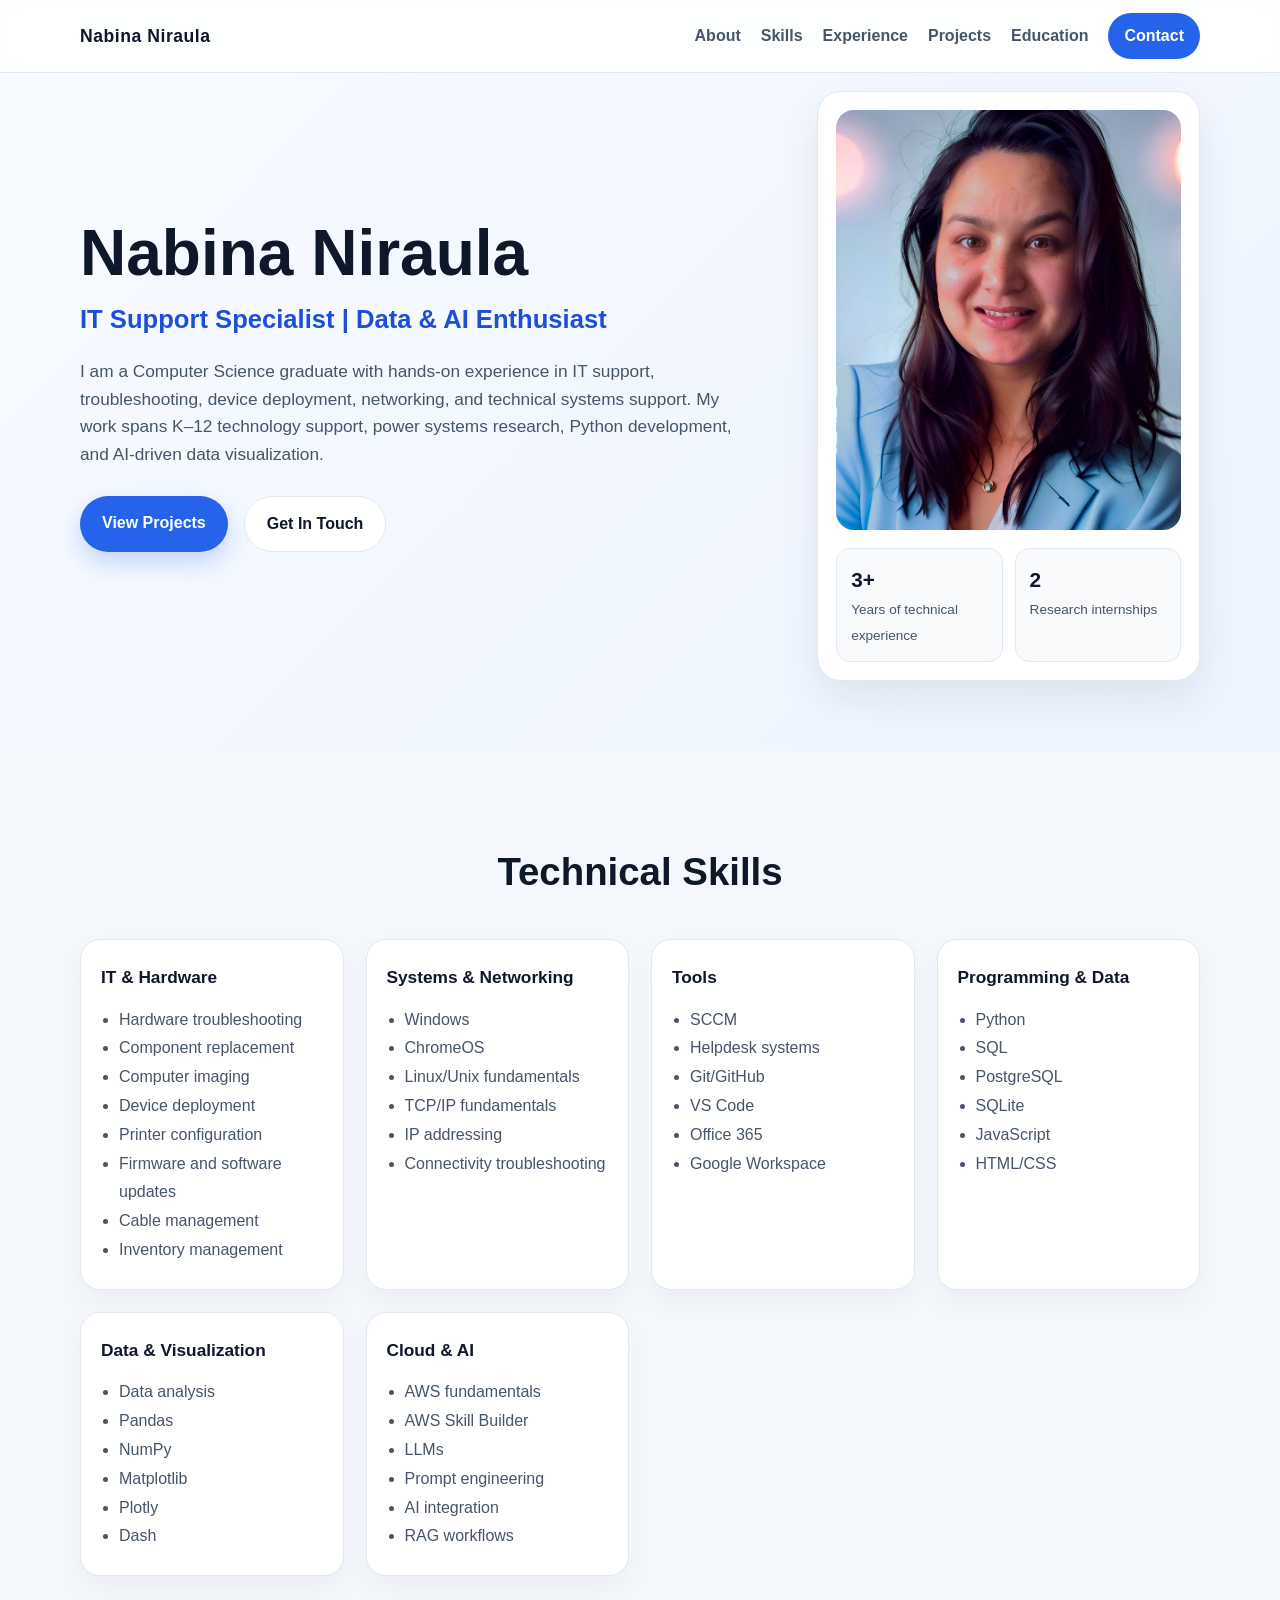
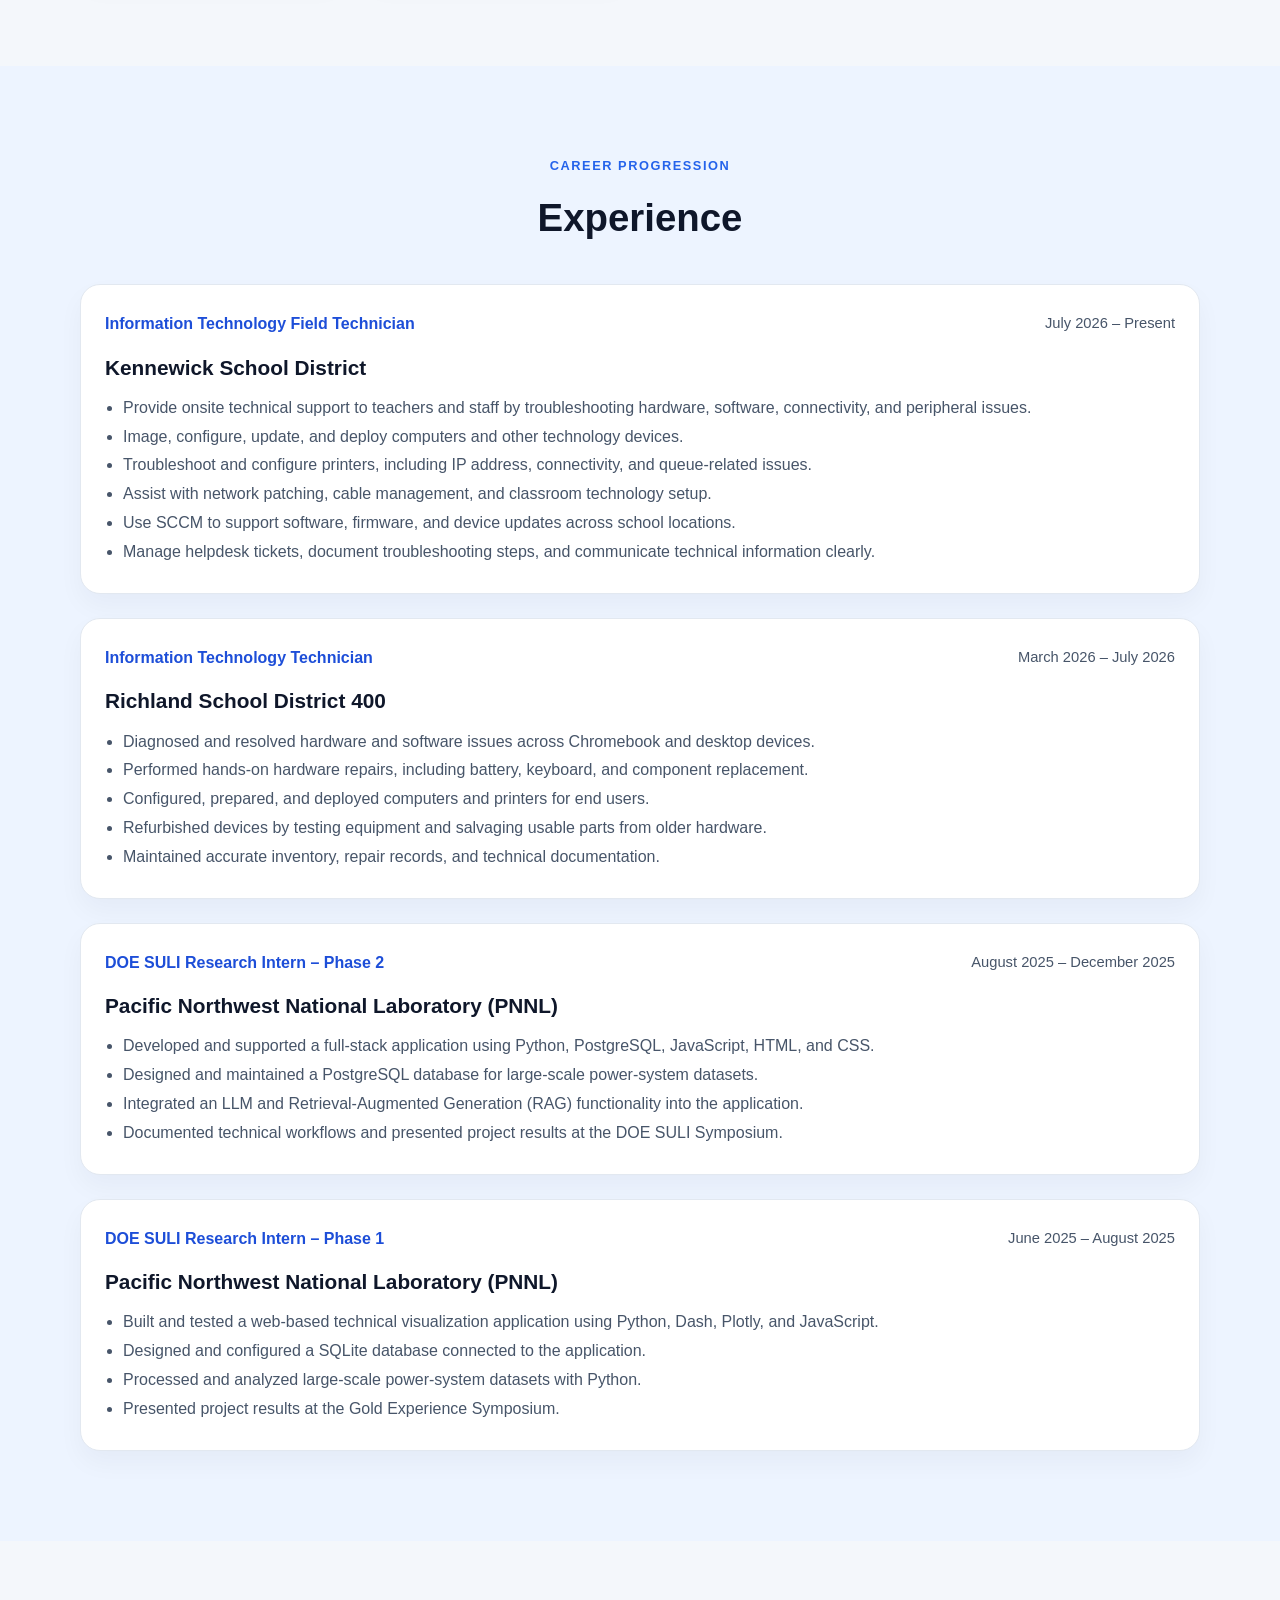
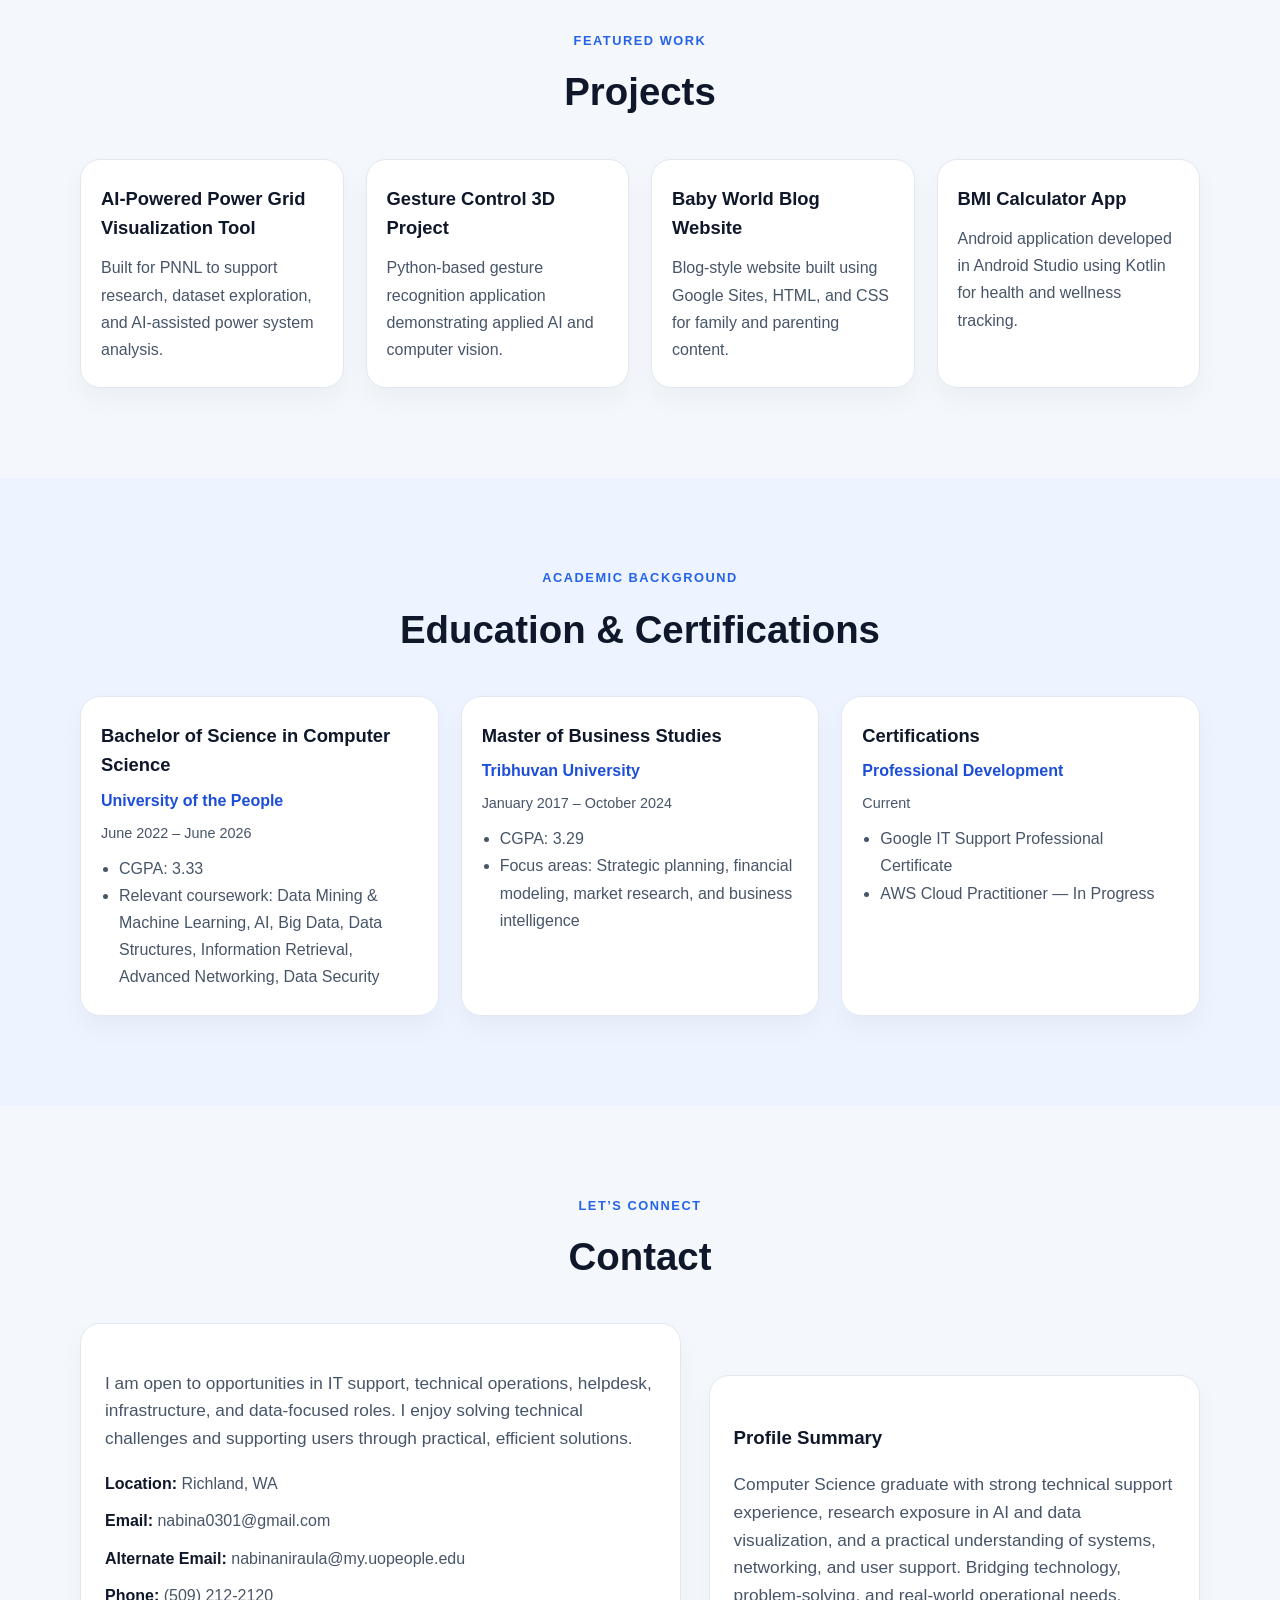
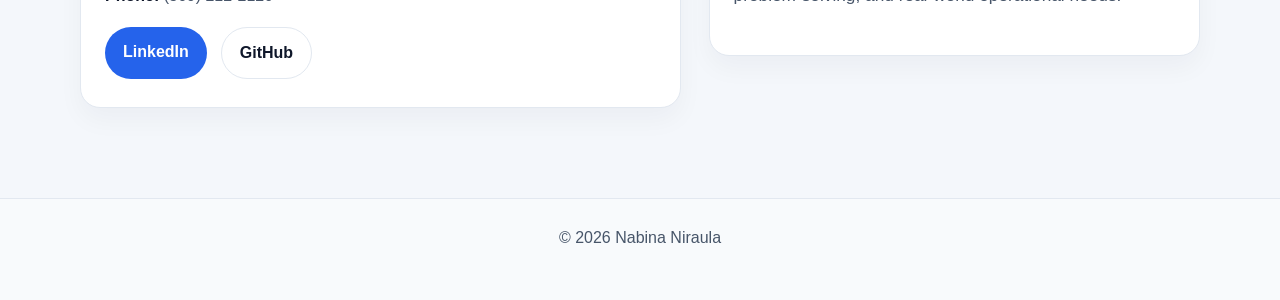
==== commit 91cdfe1e: "Remove skills eyebrow label" ====
--- a/index.html
+++ b/index.html
@@ -59,7 +59,6 @@
     <section id="skills" class="section">
       <div class="container">
         <div class="section-heading">
-          <p class="eyebrow">Core Competencies</p>
           <h2>Technical Skills</h2>
         </div>
 
